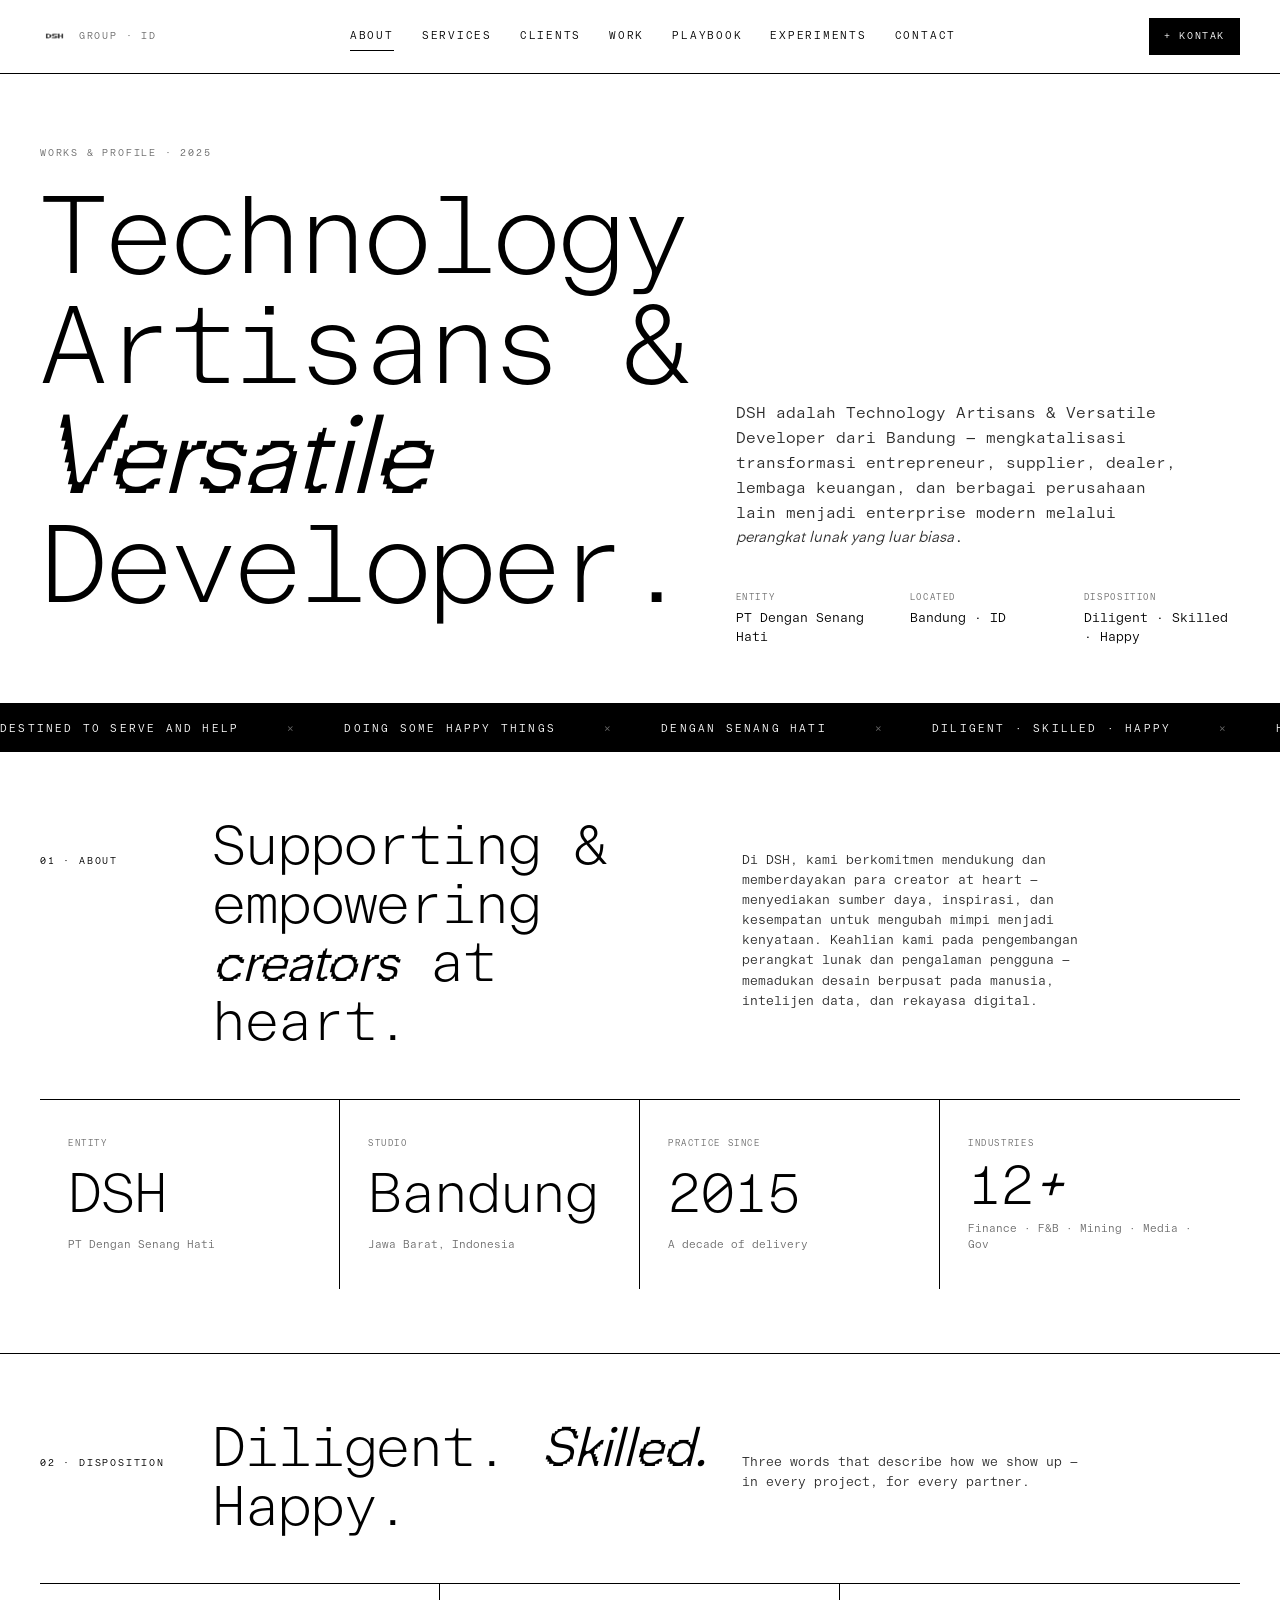
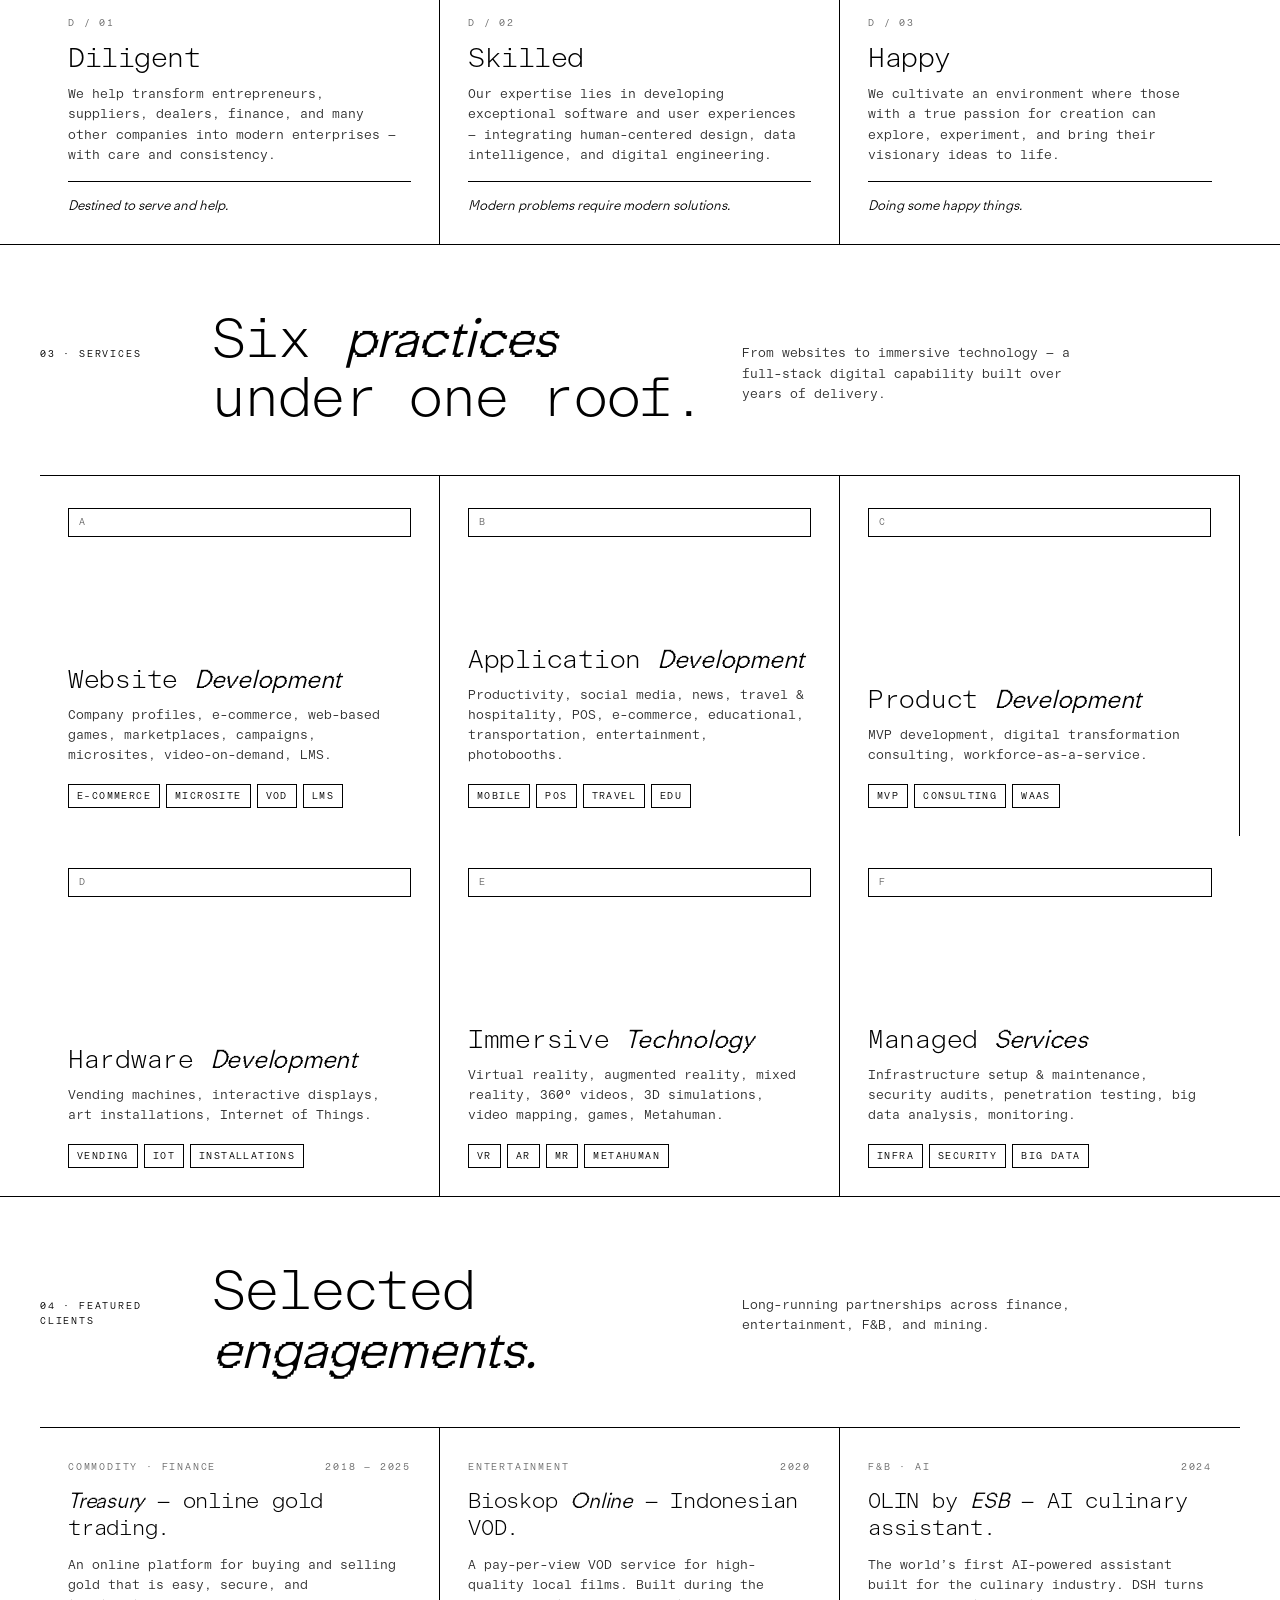
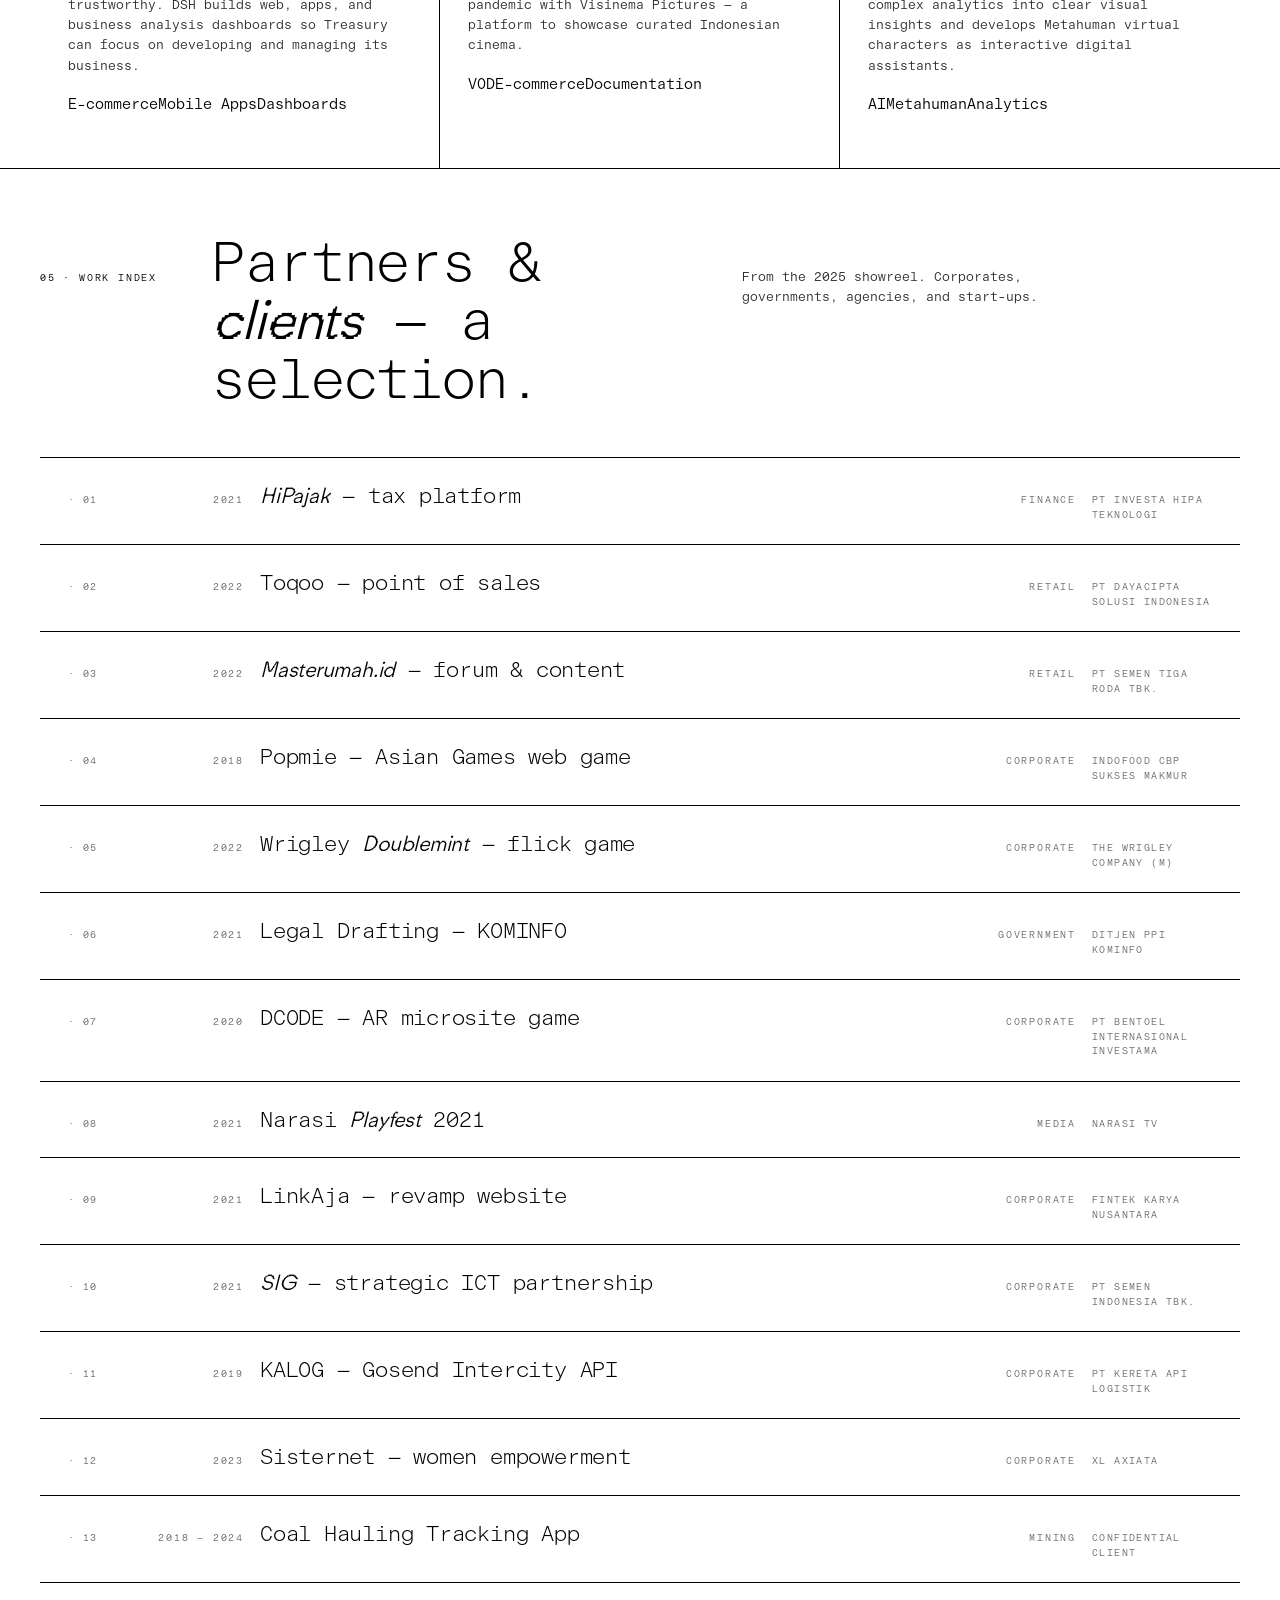
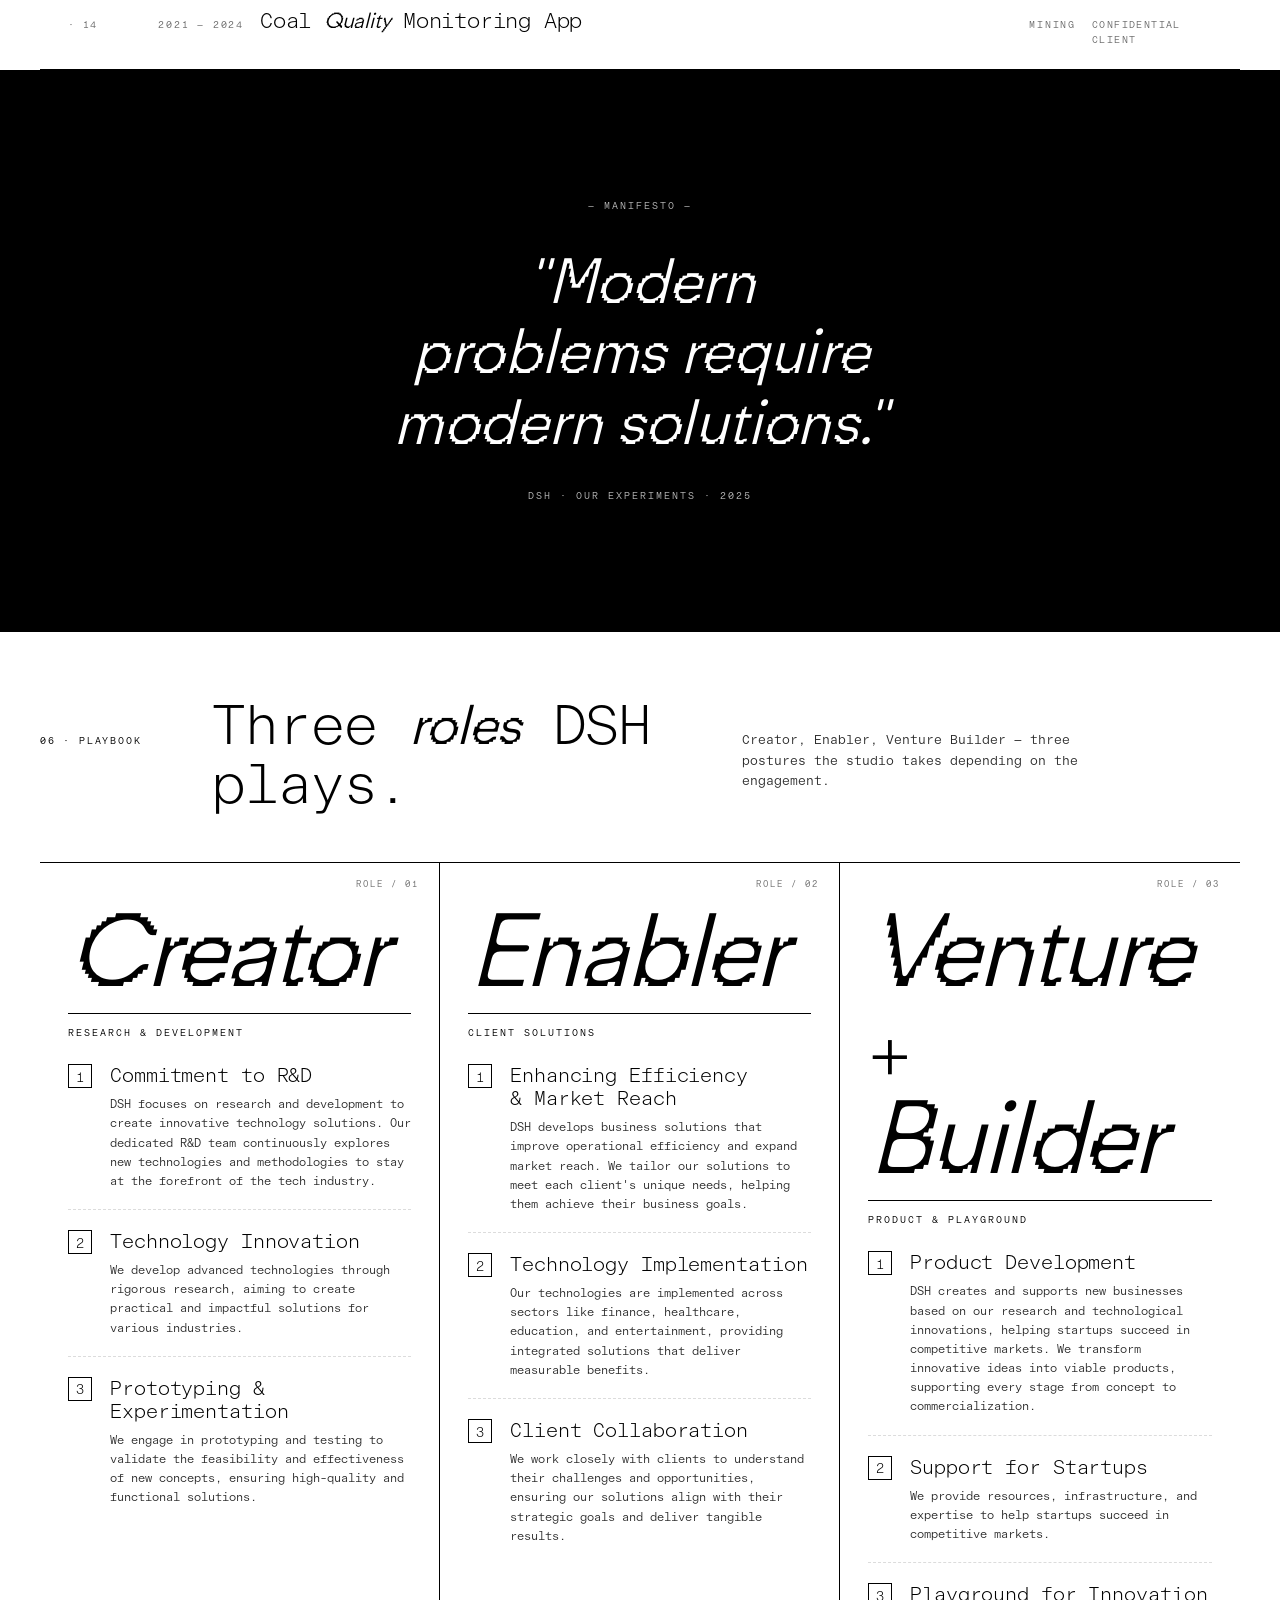
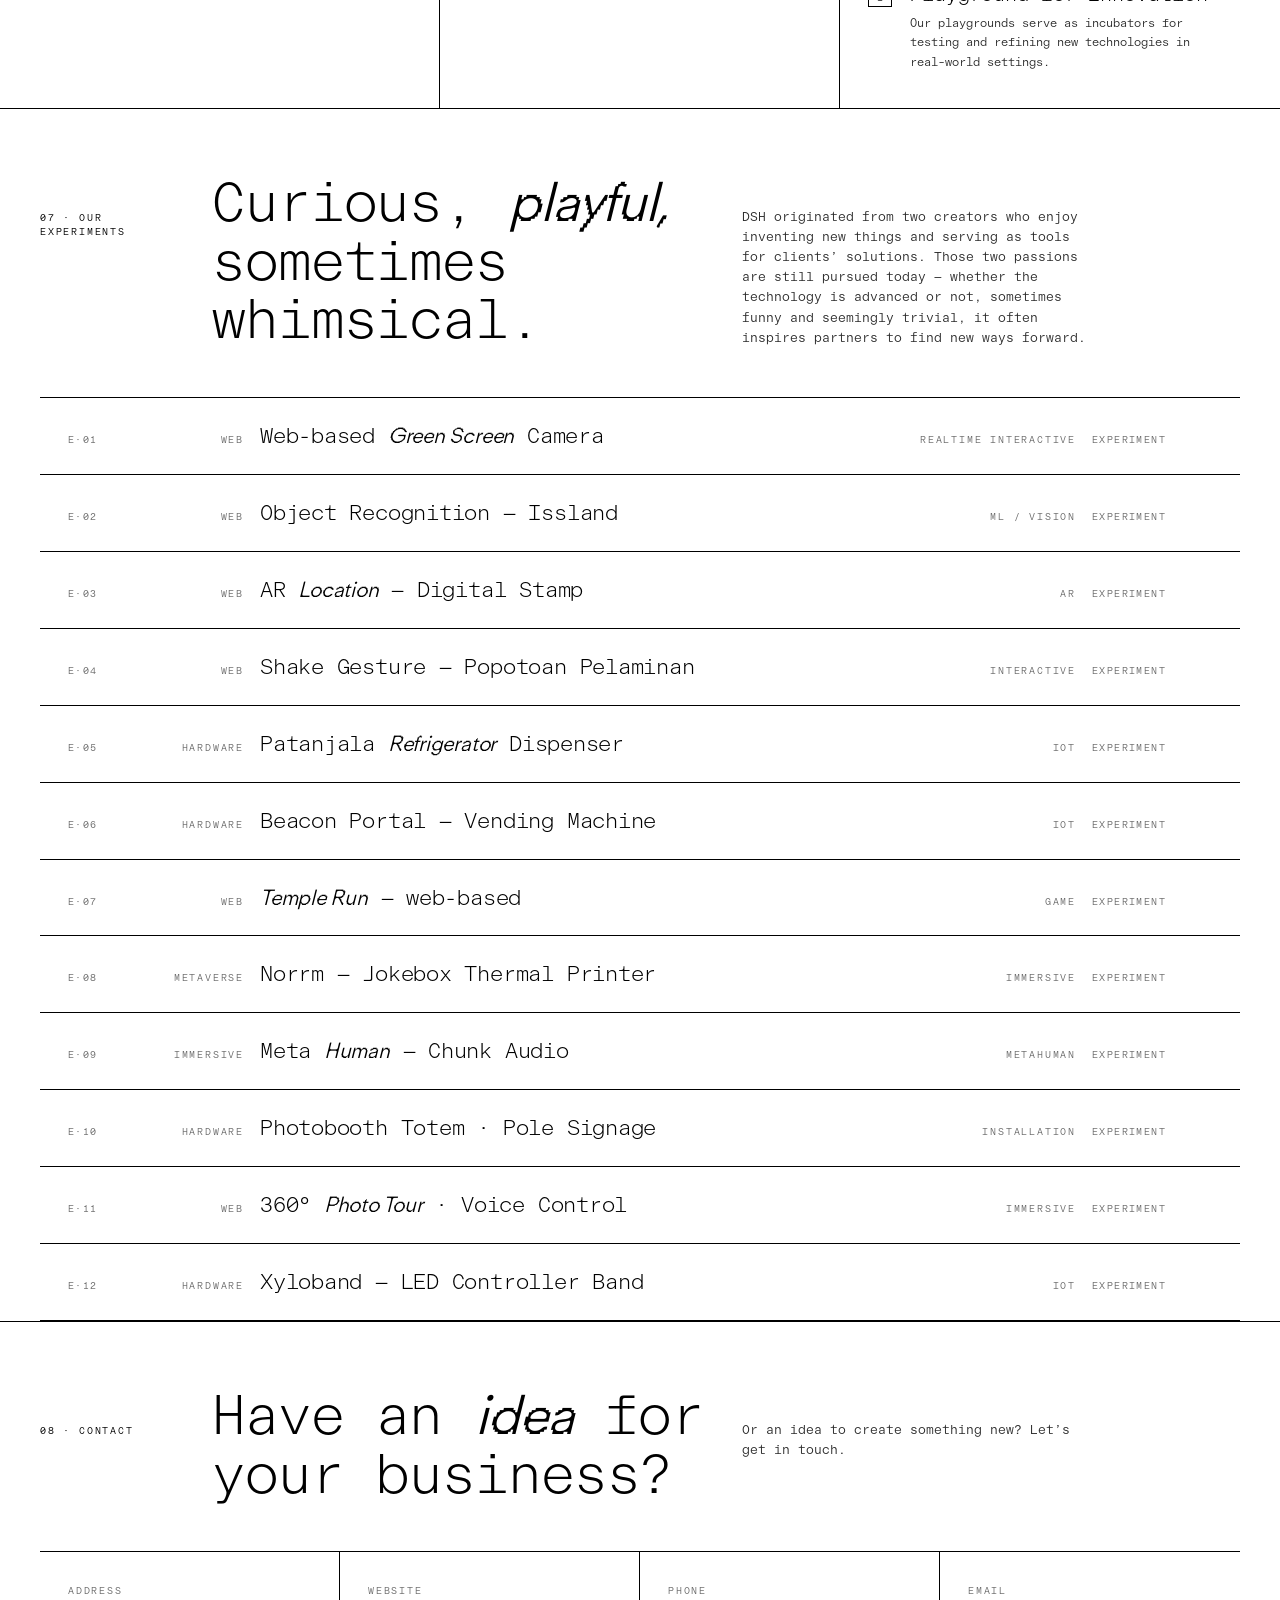
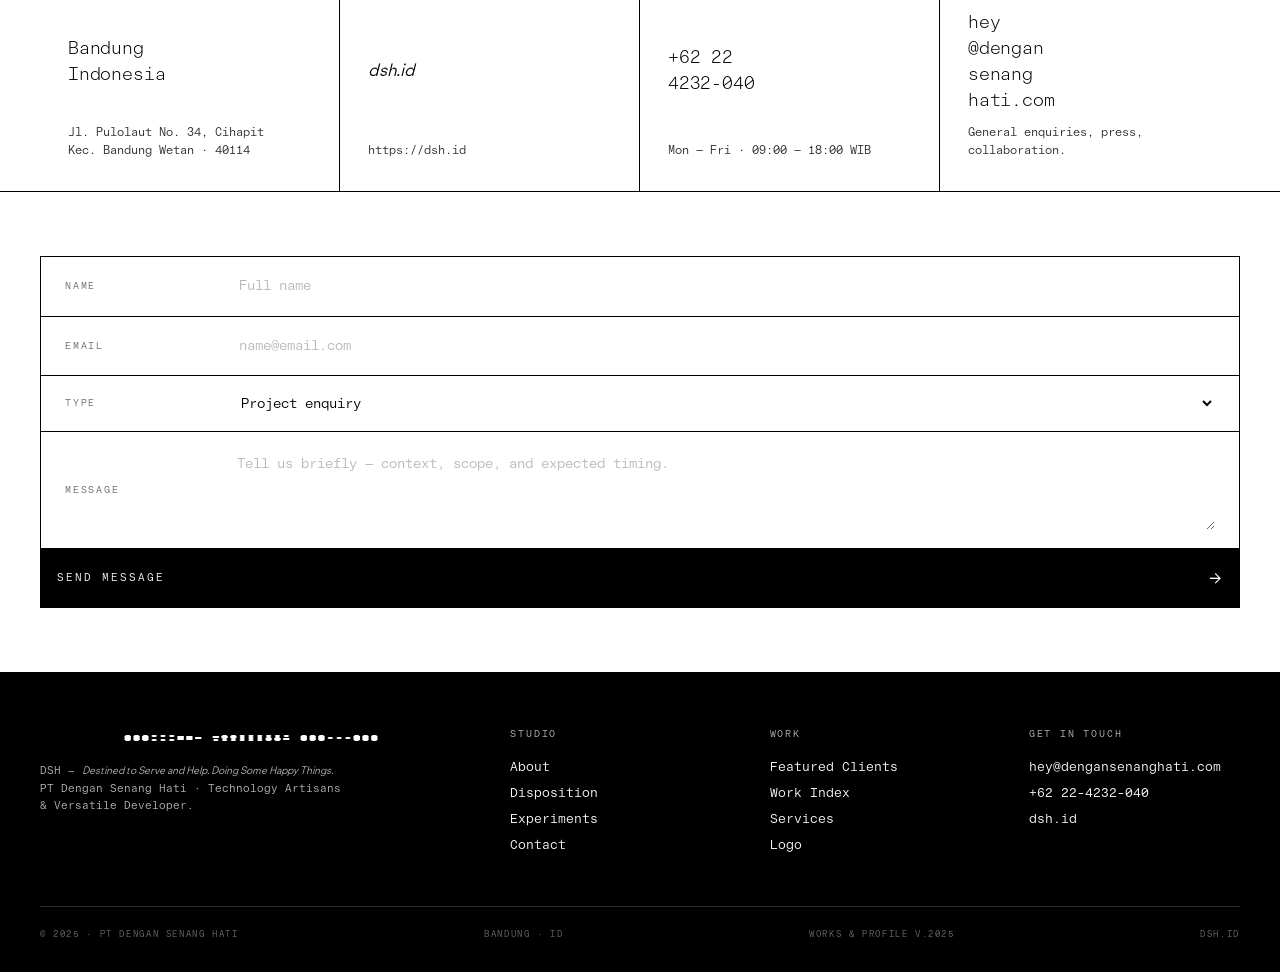
==== index.html @ 2d2de594 "Rename dsh.id.html to index.html" ====
<!doctype html>
<html lang="id">
<head>
<meta charset="utf-8">
<title>dsh.id — Technology Artisans & Versatile Developer</title>
<meta name="viewport" content="width=device-width, initial-scale=1, viewport-fit=cover">
<meta name="description" content="DSH — PT Dengan Senang Hati. Technology artisans & versatile developers based in Bandung. Diligent, skilled, and happy — doing some happy things.">
<link rel="stylesheet" href="colors_and_type.css">
<link rel="stylesheet" href="site.css">
<link rel="icon" href="assets/DSH_Group_Primary_condensed_block.png">
</head>
<body data-screen-label="dsh.id Home">

<!-- =============== NAV =============== -->
<nav class="nav" id="nav">
  <a href="#top" class="mark">
    <img src="assets/DSH_Group_Primary.png" alt="DSH">
    <span class="sub">Group · ID</span>
  </a>
  <div class="links">
    <a href="#about" data-link="about">About</a>
    <a href="#services" data-link="services">Services</a>
    <a href="#clients" data-link="clients">Clients</a>
    <a href="#work" data-link="work">Work</a>
    <a href="#playbook" data-link="playbook">Playbook</a>
    <a href="#experiments" data-link="experiments">Experiments</a>
    <a href="#contact" data-link="contact">Contact</a>
  </div>
  <button class="cta" onclick="document.getElementById('contact').scrollIntoView({behavior:'smooth'})">+ Kontak</button>
  <button class="burger" id="burger" aria-label="Menu">
    <span></span><span></span>
  </button>
</nav>

<!-- Mobile drawer -->
<div class="drawer" id="drawer">
  <div class="d-label">Index · Navigasi</div>
  <a href="#about" data-close><span>About</span><span class="n">01</span></a>
  <a href="#services" data-close><span>Services</span><span class="n">02</span></a>
  <a href="#clients" data-close><span>Clients</span><span class="n">03</span></a>
  <a href="#work" data-close><span>Work</span><span class="n">04</span></a>
  <a href="#playbook" data-close><span>Playbook</span><span class="n">05</span></a>
  <a href="#experiments" data-close><span>Experiments</span><span class="n">06</span></a>
  <a href="#contact" data-close><span>Contact</span><span class="n">07</span></a>
  <div class="d-foot">
    <span>Bandung · ID</span>
    <span>2015 — 2026</span>
  </div>
</div>

<a id="top"></a>

<!-- =============== HERO =============== -->
<header class="hero">
  <div>
    <div class="eyebrow">Works & Profile · 2025</div>
    <h1>
      Technology<br>
      Artisans &amp;<br>
      <em>Versatile</em><br>
      Developer.
    </h1>
  </div>
  <div>
    <p class="lead">
      DSH specializes in catalyzing transformations for entrepreneurs, suppliers, dealers,
      financial institutions, and various other companies — propelling them into modern
      enterprises through <em style="font-family:var(--font-display);font-style:italic">exceptional software</em> and user experiences.
    </p>
    <div class="hero-meta">
      <div class="col"><span class="k">Entity</span><span class="v">PT Dengan Senang Hati</span></div>
      <div class="col"><span class="k">Located</span><span class="v">Bandung · ID</span></div>
      <div class="col"><span class="k">Disposition</span><span class="v">Diligent · Skilled · Happy</span></div>
    </div>
  </div>
</header>

<!-- Ticker -->
<div class="ticker" aria-hidden="true">
  <div class="ticker-track">
    <span>Destined to Serve and Help</span>
    <span>Doing Some Happy Things</span>
    <span>Dengan Senang Hati</span>
    <span>Diligent · Skilled · Happy</span>
    <span>Human-Centered Design</span>
    <span>Data-Driven Intelligence</span>
    <span>Digital Engineering</span>
    <span>Destined to Serve and Help</span>
    <span>Doing Some Happy Things</span>
    <span>Dengan Senang Hati</span>
    <span>Diligent · Skilled · Happy</span>
    <span>Human-Centered Design</span>
    <span>Data-Driven Intelligence</span>
    <span>Digital Engineering</span>
  </div>
</div>

<!-- =============== ABOUT =============== -->
<section class="section" id="about">
  <div class="head">
    <div class="idx">01 · About</div>
    <h2>Supporting &amp; empowering <em>creators</em> at heart.</h2>
    <p class="sub">
      At DSH, we are committed to supporting and empowering the creators at heart — offering them the resources,
      inspiration, and opportunities to turn their dreams into reality. Our expertise lies in developing
      exceptional software and user experiences, integrating human-centered design, data-driven intelligence,
      and comprehensive digital engineering.
    </p>
  </div>

  <div class="stats">
    <div class="stat">
      <span class="k">Entity</span>
      <span class="v">DSH</span>
      <span class="note">PT Dengan Senang Hati</span>
    </div>
    <div class="stat">
      <span class="k">Studio</span>
      <span class="v">Bandung</span>
      <span class="note">Jawa Barat, Indonesia</span>
    </div>
    <div class="stat">
      <span class="k">Practice Since</span>
      <span class="v">2015</span>
      <span class="note">A decade of delivery</span>
    </div>
    <div class="stat">
      <span class="k">Industries</span>
      <span class="v">12<em>+</em></span>
      <span class="note">Finance · F&B · Mining · Media · Gov</span>
    </div>
  </div>
</section>

<!-- =============== PRINCIPLES =============== -->
<section class="section" id="principles" style="padding-bottom:0">
  <div class="head">
    <div class="idx">02 · Disposition</div>
    <h2>Diligent. <em>Skilled.</em> Happy.</h2>
    <p class="sub">Three words that describe how we show up — in every project, for every partner.</p>
  </div>
  <div class="principles">
    <div class="p">
      <div>
        <div class="num">D / 01</div>
        <h3 style="margin-top:12px">Diligent</h3>
        <p style="margin-top:12px">We help transform entrepreneurs, suppliers, dealers, finance, and many other companies into modern enterprises — with care and consistency.</p>
      </div>
      <div class="key">Destined to serve and help.</div>
    </div>
    <div class="p">
      <div>
        <div class="num">D / 02</div>
        <h3 style="margin-top:12px">Skilled</h3>
        <p style="margin-top:12px">Our expertise lies in developing exceptional software and user experiences — integrating human-centered design, data intelligence, and digital engineering.</p>
      </div>
      <div class="key">Modern problems require modern solutions.</div>
    </div>
    <div class="p">
      <div>
        <div class="num">D / 03</div>
        <h3 style="margin-top:12px">Happy</h3>
        <p style="margin-top:12px">We cultivate an environment where those with a true passion for creation can explore, experiment, and bring their visionary ideas to life.</p>
      </div>
      <div class="key">Doing some happy things.</div>
    </div>
  </div>
</section>

<!-- =============== SERVICES =============== -->
<section class="section" id="services" style="padding-bottom:0">
  <div class="head">
    <div class="idx">03 · Services</div>
    <h2>Six <em>practices</em> under one roof.</h2>
    <p class="sub">From websites to immersive technology — a full-stack digital capability built over years of delivery.</p>
  </div>
  <div class="domains">
    <article class="domain">
      <div class="d-num">A</div>
      <div class="d-body">
        <h3>Website <em>Development</em></h3>
        <p>Company profiles, e-commerce, web-based games, marketplaces, campaigns, microsites, video-on-demand, LMS.</p>
        <div class="d-tags"><span>E-commerce</span><span>Microsite</span><span>VOD</span><span>LMS</span></div>
      </div>
    </article>
    <article class="domain">
      <div class="d-num">B</div>
      <div class="d-body">
        <h3>Application <em>Development</em></h3>
        <p>Productivity, social media, news, travel & hospitality, POS, e-commerce, educational, transportation, entertainment, photobooths.</p>
        <div class="d-tags"><span>Mobile</span><span>POS</span><span>Travel</span><span>Edu</span></div>
      </div>
    </article>
    <article class="domain">
      <div class="d-num">C</div>
      <div class="d-body">
        <h3>Product <em>Development</em></h3>
        <p>MVP development, digital transformation consulting, workforce-as-a-service.</p>
        <div class="d-tags"><span>MVP</span><span>Consulting</span><span>WaaS</span></div>
      </div>
    </article>
    <article class="domain">
      <div class="d-num">D</div>
      <div class="d-body">
        <h3>Hardware <em>Development</em></h3>
        <p>Vending machines, interactive displays, art installations, Internet of Things.</p>
        <div class="d-tags"><span>Vending</span><span>IoT</span><span>Installations</span></div>
      </div>
    </article>
    <article class="domain">
      <div class="d-num">E</div>
      <div class="d-body">
        <h3>Immersive <em>Technology</em></h3>
        <p>Virtual reality, augmented reality, mixed reality, 360º videos, 3D simulations, video mapping, games, Metahuman.</p>
        <div class="d-tags"><span>VR</span><span>AR</span><span>MR</span><span>Metahuman</span></div>
      </div>
    </article>
    <article class="domain">
      <div class="d-num">F</div>
      <div class="d-body">
        <h3>Managed <em>Services</em></h3>
        <p>Infrastructure setup & maintenance, security audits, penetration testing, big data analysis, monitoring.</p>
        <div class="d-tags"><span>Infra</span><span>Security</span><span>Big Data</span></div>
      </div>
    </article>
  </div>
</section>

<!-- =============== FEATURED CLIENTS =============== -->
<section class="section" id="clients" style="padding-bottom:0">
  <div class="head">
    <div class="idx">04 · Featured Clients</div>
    <h2>Selected <em>engagements.</em></h2>
    <p class="sub">Long-running partnerships across finance, entertainment, F&B, and mining.</p>
  </div>
  <div class="journal">
    <article class="post">
      <div class="p-meta"><span>Commodity · Finance</span><span>2018 — 2025</span></div>
      <h3><em>Treasury</em> — online gold trading.</h3>
      <p>An online platform for buying and selling gold that is easy, secure, and trustworthy. DSH builds web, apps, and business analysis dashboards so Treasury can focus on developing and managing its business.</p>
      <div class="d-tags" style="margin-top:4px"><span>E-commerce</span><span>Mobile Apps</span><span>Dashboards</span></div>
    </article>
    <article class="post">
      <div class="p-meta"><span>Entertainment</span><span>2020</span></div>
      <h3>Bioskop <em>Online</em> — Indonesian VOD.</h3>
      <p>A pay-per-view VOD service for high-quality local films. Built during the pandemic with Visinema Pictures — a platform to showcase curated Indonesian cinema.</p>
      <div class="d-tags" style="margin-top:4px"><span>VOD</span><span>E-commerce</span><span>Documentation</span></div>
    </article>
    <article class="post">
      <div class="p-meta"><span>F&B · AI</span><span>2024</span></div>
      <h3>OLIN by <em>ESB</em> — AI culinary assistant.</h3>
      <p>The world’s first AI-powered assistant built for the culinary industry. DSH turns complex analytics into clear visual insights and develops Metahuman virtual characters as interactive digital assistants.</p>
      <div class="d-tags" style="margin-top:4px"><span>AI</span><span>Metahuman</span><span>Analytics</span></div>
    </article>
  </div>
</section>

<!-- =============== WORK INDEX =============== -->
<section class="section" id="work" style="padding-bottom:0">
  <div class="head">
    <div class="idx">05 · Work Index</div>
    <h2>Partners &amp; <em>clients</em> — a selection.</h2>
    <p class="sub">From the 2025 showreel. Corporates, governments, agencies, and start-ups.</p>
  </div>
  <div class="idx-table">
    <div class="idx-row">
      <span class="idx-n">· 01</span>
      <span class="idx-meta">2021</span>
      <span class="idx-title"><em>HiPajak</em> — tax platform</span>
      <span class="idx-meta">Finance</span>
      <span class="idx-cat">PT Investa Hipa Teknologi</span>
    </div>
    <div class="idx-row">
      <span class="idx-n">· 02</span>
      <span class="idx-meta">2022</span>
      <span class="idx-title">Toqoo — point of sales</span>
      <span class="idx-meta">Retail</span>
      <span class="idx-cat">PT Dayacipta Solusi Indonesia</span>
    </div>
    <div class="idx-row">
      <span class="idx-n">· 03</span>
      <span class="idx-meta">2022</span>
      <span class="idx-title"><em>Masterumah.id</em> — forum & content</span>
      <span class="idx-meta">Retail</span>
      <span class="idx-cat">PT Semen Tiga Roda Tbk.</span>
    </div>
    <div class="idx-row">
      <span class="idx-n">· 04</span>
      <span class="idx-meta">2018</span>
      <span class="idx-title">Popmie — Asian Games web game</span>
      <span class="idx-meta">Corporate</span>
      <span class="idx-cat">Indofood CBP Sukses Makmur</span>
    </div>
    <div class="idx-row">
      <span class="idx-n">· 05</span>
      <span class="idx-meta">2022</span>
      <span class="idx-title">Wrigley <em>Doublemint</em> — flick game</span>
      <span class="idx-meta">Corporate</span>
      <span class="idx-cat">The Wrigley Company (M)</span>
    </div>
    <div class="idx-row">
      <span class="idx-n">· 06</span>
      <span class="idx-meta">2021</span>
      <span class="idx-title">Legal Drafting — KOMINFO</span>
      <span class="idx-meta">Government</span>
      <span class="idx-cat">DitJen PPI KOMINFO</span>
    </div>
    <div class="idx-row">
      <span class="idx-n">· 07</span>
      <span class="idx-meta">2020</span>
      <span class="idx-title">DCODE — AR microsite game</span>
      <span class="idx-meta">Corporate</span>
      <span class="idx-cat">PT Bentoel Internasional Investama</span>
    </div>
    <div class="idx-row">
      <span class="idx-n">· 08</span>
      <span class="idx-meta">2021</span>
      <span class="idx-title">Narasi <em>Playfest</em> 2021</span>
      <span class="idx-meta">Media</span>
      <span class="idx-cat">Narasi TV</span>
    </div>
    <div class="idx-row">
      <span class="idx-n">· 09</span>
      <span class="idx-meta">2021</span>
      <span class="idx-title">LinkAja — revamp website</span>
      <span class="idx-meta">Corporate</span>
      <span class="idx-cat">Fintek Karya Nusantara</span>
    </div>
    <div class="idx-row">
      <span class="idx-n">· 10</span>
      <span class="idx-meta">2021</span>
      <span class="idx-title"><em>SIG</em> — strategic ICT partnership</span>
      <span class="idx-meta">Corporate</span>
      <span class="idx-cat">PT Semen Indonesia Tbk.</span>
    </div>
    <div class="idx-row">
      <span class="idx-n">· 11</span>
      <span class="idx-meta">2019</span>
      <span class="idx-title">KALOG — Gosend Intercity API</span>
      <span class="idx-meta">Corporate</span>
      <span class="idx-cat">PT Kereta Api Logistik</span>
    </div>
    <div class="idx-row">
      <span class="idx-n">· 12</span>
      <span class="idx-meta">2023</span>
      <span class="idx-title">Sisternet — women empowerment</span>
      <span class="idx-meta">Corporate</span>
      <span class="idx-cat">XL Axiata</span>
    </div>
    <div class="idx-row">
      <span class="idx-n">· 13</span>
      <span class="idx-meta">2018 — 2024</span>
      <span class="idx-title">Coal Hauling Tracking App</span>
      <span class="idx-meta">Mining</span>
      <span class="idx-cat">Confidential client</span>
    </div>
    <div class="idx-row">
      <span class="idx-n">· 14</span>
      <span class="idx-meta">2021 — 2024</span>
      <span class="idx-title">Coal <em>Quality</em> Monitoring App</span>
      <span class="idx-meta">Mining</span>
      <span class="idx-cat">Confidential client</span>
    </div>
  </div>
</section>

<!-- =============== MANIFESTO =============== -->
<section class="manifesto">
  <div class="m-label">— Manifesto —</div>
  <div class="quote">"Modern<br>problems require<br>modern <em style="font-family:var(--font-display);font-style:italic">solutions.</em>"</div>
  <div class="attr">DSH · Our Experiments · 2025</div>
</section>

<!-- =============== PLAYBOOK =============== -->
<section class="section" id="playbook" style="padding-bottom:0">
  <div class="head">
    <div class="idx">06 · Playbook</div>
    <h2>Three <em>roles</em> DSH plays.</h2>
    <p class="sub">Creator, Enabler, Venture Builder — three postures the studio takes depending on the engagement.</p>
  </div>
  <div class="playbook">
    <!-- Creator -->
    <article class="pillar">
      <span class="pl-role">Role / 01</span>
      <div class="pl-big">Creator</div>
      <div class="pl-sub">Research &amp; Development</div>
      <div class="pl-list">
        <div class="pl-item">
          <span class="pl-n">1</span>
          <div class="pl-body">
            <h4>Commitment to R&amp;D</h4>
            <p>DSH focuses on research and development to create innovative technology solutions. Our dedicated R&amp;D team continuously explores new technologies and methodologies to stay at the forefront of the tech industry.</p>
          </div>
        </div>
        <div class="pl-item">
          <span class="pl-n">2</span>
          <div class="pl-body">
            <h4>Technology Innovation</h4>
            <p>We develop advanced technologies through rigorous research, aiming to create practical and impactful solutions for various industries.</p>
          </div>
        </div>
        <div class="pl-item">
          <span class="pl-n">3</span>
          <div class="pl-body">
            <h4>Prototyping &amp; Experimentation</h4>
            <p>We engage in prototyping and testing to validate the feasibility and effectiveness of new concepts, ensuring high-quality and functional solutions.</p>
          </div>
        </div>
      </div>
    </article>

    <!-- Enabler -->
    <article class="pillar">
      <span class="pl-role">Role / 02</span>
      <div class="pl-big">Enabler</div>
      <div class="pl-sub">Client Solutions</div>
      <div class="pl-list">
        <div class="pl-item">
          <span class="pl-n">1</span>
          <div class="pl-body">
            <h4>Enhancing Efficiency &amp; Market Reach</h4>
            <p>DSH develops business solutions that improve operational efficiency and expand market reach. We tailor our solutions to meet each client's unique needs, helping them achieve their business goals.</p>
          </div>
        </div>
        <div class="pl-item">
          <span class="pl-n">2</span>
          <div class="pl-body">
            <h4>Technology Implementation</h4>
            <p>Our technologies are implemented across sectors like finance, healthcare, education, and entertainment, providing integrated solutions that deliver measurable benefits.</p>
          </div>
        </div>
        <div class="pl-item">
          <span class="pl-n">3</span>
          <div class="pl-body">
            <h4>Client Collaboration</h4>
            <p>We work closely with clients to understand their challenges and opportunities, ensuring our solutions align with their strategic goals and deliver tangible results.</p>
          </div>
        </div>
      </div>
    </article>

    <!-- Venture Builder -->
    <article class="pillar">
      <span class="pl-role">Role / 03</span>
      <div class="pl-big">Venture<br><span class="amp">+</span> Builder</div>
      <div class="pl-sub">Product &amp; Playground</div>
      <div class="pl-list">
        <div class="pl-item">
          <span class="pl-n">1</span>
          <div class="pl-body">
            <h4>Product Development</h4>
            <p>DSH creates and supports new businesses based on our research and technological innovations, helping startups succeed in competitive markets. We transform innovative ideas into viable products, supporting every stage from concept to commercialization.</p>
          </div>
        </div>
        <div class="pl-item">
          <span class="pl-n">2</span>
          <div class="pl-body">
            <h4>Support for Startups</h4>
            <p>We provide resources, infrastructure, and expertise to help startups succeed in competitive markets.</p>
          </div>
        </div>
        <div class="pl-item">
          <span class="pl-n">3</span>
          <div class="pl-body">
            <h4>Playground for Innovation</h4>
            <p>Our playgrounds serve as incubators for testing and refining new technologies in real-world settings.</p>
          </div>
        </div>
      </div>
    </article>
  </div>
</section>

<!-- =============== EXPERIMENTS =============== -->
<section class="section" id="experiments" style="padding-bottom:0">
  <div class="head">
    <div class="idx">07 · Our Experiments</div>
    <h2>Curious, <em>playful,</em> sometimes whimsical.</h2>
    <p class="sub">
      DSH originated from two creators who enjoy inventing new things and serving as tools for clients’ solutions.
      Those two passions are still pursued today — whether the technology is advanced or not, sometimes funny and seemingly trivial,
      it often inspires partners to find new ways forward.
    </p>
  </div>
  <div class="idx-table">
    <div class="idx-row"><span class="idx-n">E·01</span><span class="idx-meta">Web</span><span class="idx-title">Web-based <em>Green Screen</em> Camera</span><span class="idx-meta">Realtime Interactive</span><span class="idx-cat">Experiment</span></div>
    <div class="idx-row"><span class="idx-n">E·02</span><span class="idx-meta">Web</span><span class="idx-title">Object Recognition — Issland</span><span class="idx-meta">ML / Vision</span><span class="idx-cat">Experiment</span></div>
    <div class="idx-row"><span class="idx-n">E·03</span><span class="idx-meta">Web</span><span class="idx-title">AR <em>Location</em> — Digital Stamp</span><span class="idx-meta">AR</span><span class="idx-cat">Experiment</span></div>
    <div class="idx-row"><span class="idx-n">E·04</span><span class="idx-meta">Web</span><span class="idx-title">Shake Gesture — Popotoan Pelaminan</span><span class="idx-meta">Interactive</span><span class="idx-cat">Experiment</span></div>
    <div class="idx-row"><span class="idx-n">E·05</span><span class="idx-meta">Hardware</span><span class="idx-title">Patanjala <em>Refrigerator</em> Dispenser</span><span class="idx-meta">IoT</span><span class="idx-cat">Experiment</span></div>
    <div class="idx-row"><span class="idx-n">E·06</span><span class="idx-meta">Hardware</span><span class="idx-title">Beacon Portal — Vending Machine</span><span class="idx-meta">IoT</span><span class="idx-cat">Experiment</span></div>
    <div class="idx-row"><span class="idx-n">E·07</span><span class="idx-meta">Web</span><span class="idx-title"><em>Temple Run</em> — web-based</span><span class="idx-meta">Game</span><span class="idx-cat">Experiment</span></div>
    <div class="idx-row"><span class="idx-n">E·08</span><span class="idx-meta">Metaverse</span><span class="idx-title">Norrm — Jokebox Thermal Printer</span><span class="idx-meta">Immersive</span><span class="idx-cat">Experiment</span></div>
    <div class="idx-row"><span class="idx-n">E·09</span><span class="idx-meta">Immersive</span><span class="idx-title">Meta <em>Human</em> — Chunk Audio</span><span class="idx-meta">Metahuman</span><span class="idx-cat">Experiment</span></div>
    <div class="idx-row"><span class="idx-n">E·10</span><span class="idx-meta">Hardware</span><span class="idx-title">Photobooth Totem · Pole Signage</span><span class="idx-meta">Installation</span><span class="idx-cat">Experiment</span></div>
    <div class="idx-row"><span class="idx-n">E·11</span><span class="idx-meta">Web</span><span class="idx-title">360º <em>Photo Tour</em> · Voice Control</span><span class="idx-meta">Immersive</span><span class="idx-cat">Experiment</span></div>
    <div class="idx-row"><span class="idx-n">E·12</span><span class="idx-meta">Hardware</span><span class="idx-title">Xyloband — LED Controller Band</span><span class="idx-meta">IoT</span><span class="idx-cat">Experiment</span></div>
  </div>
</section>

<!-- =============== CONTACT =============== -->
<section class="section" id="contact" style="padding-bottom:0">
  <div class="head">
    <div class="idx">08 · Contact</div>
    <h2>Have an <em>idea</em> for your business?</h2>
    <p class="sub">Or an idea to create something new? Let’s get in touch.</p>
  </div>
  <div class="contact">
    <div class="c-block">
      <span class="c-k">Address</span>
      <span class="c-v">Bandung<br>Indonesia</span>
      <span class="c-note">Jl. Pulolaut No. 34, Cihapit<br>Kec. Bandung Wetan · 40114</span>
    </div>
    <div class="c-block">
      <span class="c-k">Website</span>
      <span class="c-v"><em>dsh.id</em></span>
      <span class="c-note">https://dsh.id</span>
    </div>
    <div class="c-block">
      <span class="c-k">Phone</span>
      <span class="c-v">+62 22<br>4232-040</span>
      <span class="c-note">Mon — Fri · 09:00 — 18:00 WIB</span>
    </div>
    <div class="c-block">
      <span class="c-k">Email</span>
      <span class="c-v">hey<br>@dengan<br>senang<br>hati.com</span>
      <span class="c-note">General enquiries, press, collaboration.</span>
    </div>
  </div>
</section>

<!-- =============== FORM =============== -->
<section class="form-section">
  <form class="form" onsubmit="event.preventDefault(); alert('Terima kasih — we will reply within 48 hours.');">
    <div class="field">
      <label for="f-name">Name</label>
      <input id="f-name" type="text" placeholder="Full name" required>
    </div>
    <div class="field">
      <label for="f-email">Email</label>
      <input id="f-email" type="email" placeholder="name@email.com" required>
    </div>
    <div class="field">
      <label for="f-type">Type</label>
      <select id="f-type">
        <option>Project enquiry</option>
        <option>Press / interview</option>
        <option>Collaboration</option>
        <option>Other</option>
      </select>
    </div>
    <div class="field">
      <label for="f-msg">Message</label>
      <textarea id="f-msg" placeholder="Tell us briefly — context, scope, and expected timing." required></textarea>
    </div>
    <button class="submit" type="submit">
      <span>Send Message</span>
      <span class="arrow">→</span>
    </button>
  </form>
</section>

<!-- =============== FOOTER =============== -->
<footer class="footer">
  <div class="f-mark">
    <img src="assets/DSH_Group_Primary.png" alt="DSH">
    <p>DSH — <em style="font-family:var(--font-display);font-style:italic">Destined to Serve and Help. Doing Some Happy Things.</em><br>
      PT Dengan Senang Hati · Technology Artisans &amp; Versatile Developer.</p>
  </div>
  <div class="f-col">
    <h4>Studio</h4>
    <a href="#about">About</a>
    <a href="#principles">Disposition</a>
    <a href="#experiments">Experiments</a>
    <a href="#contact">Contact</a>
  </div>
  <div class="f-col">
    <h4>Work</h4>
    <a href="#clients">Featured Clients</a>
    <a href="#work">Work Index</a>
    <a href="#services">Services</a>
    <a>Logo</a>
  </div>
  <div class="f-col">
    <h4>Get in touch</h4>
    <a href="mailto:hey@dengansenanghati.com">hey@dengansenanghati.com</a>
    <a href="tel:+62224232040">+62 22-4232-040</a>
    <a href="https://dsh.id">dsh.id</a>
  </div>
  <div class="f-fine">
    <span>© 2025 · PT Dengan Senang Hati</span>
    <span>Bandung · ID</span>
    <span>Works & Profile v.2025</span>
    <span>dsh.id</span>
  </div>
</footer>

<!-- =============== TWEAKS PANEL =============== -->
<div id="tweaks">
  <h5>Tweaks</h5>
  <div class="row">
    <span>Theme</span>
    <div style="display:flex;gap:4px">
      <button class="opt" data-tweak="theme" data-val="light">Light</button>
      <button class="opt" data-tweak="theme" data-val="dark">Dark</button>
    </div>
  </div>
  <div class="row">
    <span>Grid</span>
    <div style="display:flex;gap:4px">
      <button class="opt" data-tweak="grid" data-val="off">Off</button>
      <button class="opt" data-tweak="grid" data-val="on">On</button>
    </div>
  </div>
  <div class="row">
    <span>Lang</span>
    <div style="display:flex;gap:4px">
      <button class="opt" data-tweak="lang" data-val="id">ID</button>
      <button class="opt" data-tweak="lang" data-val="en">EN</button>
    </div>
  </div>
</div>

<script>
// --------- Tweakable defaults ---------
const TWEAKS = /*EDITMODE-BEGIN*/{
  "theme": "light",
  "grid": "off",
  "lang": "id"
}/*EDITMODE-END*/;

// --------- Mobile drawer ---------
const nav = document.getElementById('nav');
const burger = document.getElementById('burger');
const drawer = document.getElementById('drawer');
burger.addEventListener('click', () => {
  nav.classList.toggle('is-open');
  drawer.classList.toggle('is-open');
});
drawer.querySelectorAll('[data-close]').forEach(a => {
  a.addEventListener('click', () => {
    nav.classList.remove('is-open');
    drawer.classList.remove('is-open');
  });
});

// --------- Active link on scroll ---------
const sections = ['about','services','clients','work','playbook','experiments','contact'];
function updateActive() {
  let active = 'about';
  for (const id of sections) {
    const el = document.getElementById(id);
    if (el && el.getBoundingClientRect().top < 120) active = id;
  }
  document.querySelectorAll('.nav .links a').forEach(a => {
    a.classList.toggle('active', a.dataset.link === active);
  });
}
window.addEventListener('scroll', updateActive, { passive: true });
updateActive();

// --------- Bilingual copy map ---------
const COPY = {
  id: {
    cta: '+ Kontak',
    heroLead: 'DSH adalah Technology Artisans &amp; Versatile Developer dari Bandung — mengkatalisasi transformasi entrepreneur, supplier, dealer, lembaga keuangan, dan berbagai perusahaan lain menjadi enterprise modern melalui <em style="font-family:var(--font-display);font-style:italic">perangkat lunak yang luar biasa</em>.',
    aboutSub: 'Di DSH, kami berkomitmen mendukung dan memberdayakan para creator at heart — menyediakan sumber daya, inspirasi, dan kesempatan untuk mengubah mimpi menjadi kenyataan. Keahlian kami pada pengembangan perangkat lunak dan pengalaman pengguna — memadukan desain berpusat pada manusia, intelijen data, dan rekayasa digital.',
  },
  en: {
    cta: '+ Enquire',
    heroLead: 'DSH specializes in catalyzing transformations for entrepreneurs, suppliers, dealers, financial institutions, and various other companies — propelling them into modern enterprises through <em style="font-family:var(--font-display);font-style:italic">exceptional software</em> and user experiences.',
    aboutSub: 'At DSH, we are committed to supporting and empowering the creators at heart — offering them the resources, inspiration, and opportunities to turn their dreams into reality. Our expertise lies in developing exceptional software and user experiences, integrating human-centered design, data-driven intelligence, and comprehensive digital engineering.',
  }
};

// --------- Apply tweaks ---------
function applyTweaks(t) {
  document.body.classList.toggle('dark', t.theme === 'dark');
  document.body.classList.toggle('grid-on', t.grid === 'on');
  // language
  const cta = document.querySelector('.nav .cta');
  if (cta) cta.textContent = COPY[t.lang].cta;
  const lead = document.querySelector('.hero .lead');
  if (lead) lead.innerHTML = COPY[t.lang].heroLead;
  const aboutSub = document.querySelector('#about .head .sub');
  if (aboutSub) aboutSub.innerHTML = COPY[t.lang].aboutSub;
  document.documentElement.lang = t.lang;
  // button states
  document.querySelectorAll('#tweaks .opt').forEach(b => {
    b.classList.toggle('on', t[b.dataset.tweak] === b.dataset.val);
  });
}
applyTweaks(TWEAKS);

// --------- Tweak UI wiring ---------
document.querySelectorAll('#tweaks .opt').forEach(b => {
  b.addEventListener('click', () => {
    TWEAKS[b.dataset.tweak] = b.dataset.val;
    applyTweaks(TWEAKS);
    window.parent && window.parent.postMessage({ type: '__edit_mode_set_keys', edits: { [b.dataset.tweak]: b.dataset.val } }, '*');
  });
});

// --------- Edit-mode protocol ---------
window.addEventListener('message', (e) => {
  if (!e.data || !e.data.type) return;
  if (e.data.type === '__activate_edit_mode') {
    document.getElementById('tweaks').classList.add('on');
  } else if (e.data.type === '__deactivate_edit_mode') {
    document.getElementById('tweaks').classList.remove('on');
  }
});
window.parent && window.parent.postMessage({ type: '__edit_mode_available' }, '*');
</script>
</body>
</html>
---- colors_and_type.css ----
/* ============================================================
   DSH Design System — Colors & Type
   ============================================================
   Grid-based, modular, human-centered.
   Core palette: black & white. Structure > ornament.
   ============================================================ */

/* ---------- Fonts ---------- */
@font-face {
  font-family: "Modern Gothic Mono";
  src: url("fonts/ModernGothicMono-Thin.otf") format("opentype");
  font-weight: 100;
  font-style: normal;
  font-display: swap;
}
@font-face {
  font-family: "Modern Gothic Mono";
  src: url("fonts/ModernGothicMono-ThinItalic.otf") format("opentype");
  font-weight: 100;
  font-style: italic;
  font-display: swap;
}
@font-face {
  font-family: "Modern Gothic Mono";
  src: url("fonts/ModernGothicMono-Light.otf") format("opentype");
  font-weight: 300;
  font-style: normal;
  font-display: swap;
}
@font-face {
  font-family: "Modern Gothic Mono";
  src: url("fonts/ModernGothicMono-LightItalic.otf") format("opentype");
  font-weight: 300;
  font-style: italic;
  font-display: swap;
}
@font-face {
  font-family: "Visual";
  src: url("fonts/Visual-Light.otf") format("opentype");
  font-weight: 300;
  font-style: normal;
  font-display: swap;
}
@font-face {
  font-family: "Visual";
  src: url("fonts/Visual-Regular.otf") format("opentype");
  font-weight: 400;
  font-style: normal;
  font-display: swap;
}

:root {
  /* -------- Core colors -------- */
  --dsh-black: #000000;
  --dsh-white: #FFFFFF;

  /* -------- Neutrals (rule-driven greys, used sparingly) -------- */
  --dsh-ink-900: #0A0A0A;   /* near-black for UI surfaces */
  --dsh-ink-700: #2B2B2B;   /* subdued text on white */
  --dsh-ink-500: #6B6B6B;   /* meta, captions */
  --dsh-ink-300: #B8B8B8;   /* disabled, hairline */
  --dsh-ink-200: #DCDCDC;   /* borders */
  --dsh-ink-100: #EFEFEF;   /* surface-alt */
  --dsh-ink-050: #F7F7F7;   /* surface background */

  /* -------- Semantic surfaces -------- */
  --bg:           var(--dsh-white);
  --bg-alt:       var(--dsh-ink-050);
  --bg-inverse:   var(--dsh-black);
  --surface:      var(--dsh-white);
  --surface-alt:  var(--dsh-ink-100);

  /* -------- Foreground -------- */
  --fg1:          var(--dsh-black);      /* primary text */
  --fg2:          var(--dsh-ink-700);    /* secondary text */
  --fg3:          var(--dsh-ink-500);    /* meta */
  --fg-disabled:  var(--dsh-ink-300);
  --fg-inverse:   var(--dsh-white);

  /* -------- Lines / borders -------- */
  --line:         var(--dsh-black);      /* strong structural rule */
  --line-soft:    var(--dsh-ink-200);    /* hairline */
  --line-inverse: var(--dsh-white);

  /* -------- Accent (used only when collaboration demands) -------- */
  --accent:       var(--dsh-black);      /* default: no chroma */

  /* -------- Type families -------- */
  --font-mono:    "Modern Gothic Mono", "JetBrains Mono", "IBM Plex Mono", ui-monospace, SFMono-Regular, Menlo, monospace;
  --font-display: "Visual", "Modern Gothic Mono", ui-monospace, monospace;
  --font-body:    "Modern Gothic Mono", "JetBrains Mono", "IBM Plex Mono", ui-monospace, monospace;

  /* -------- Weights -------- */
  --w-thin:   100;
  --w-light:  300;
  --w-reg:    400;

  /* -------- Type scale (modular, 4pt baseline) -------- */
  --fs-xs:    11px;    /* micro/meta */
  --fs-sm:    13px;    /* caption */
  --fs-base:  15px;    /* body */
  --fs-md:    17px;    /* lead */
  --fs-lg:    22px;    /* h4 */
  --fs-xl:    30px;    /* h3 */
  --fs-2xl:   44px;    /* h2 */
  --fs-3xl:   64px;    /* h1 */
  --fs-display: 104px; /* headline / hero */

  /* -------- Line heights -------- */
  --lh-tight:  1.05;
  --lh-snug:   1.2;
  --lh-normal: 1.45;
  --lh-loose:  1.7;

  /* -------- Tracking (mono is already wide; headlines go tighter) -------- */
  --track-tight: -0.02em;
  --track-normal: 0em;
  --track-wide:  0.08em;
  --track-wider: 0.16em;    /* labels, all-caps */

  /* -------- Spacing (4pt grid) -------- */
  --sp-0:  0px;
  --sp-1:  4px;
  --sp-2:  8px;
  --sp-3:  12px;
  --sp-4:  16px;
  --sp-5:  24px;
  --sp-6:  32px;
  --sp-7:  48px;
  --sp-8:  64px;
  --sp-9:  96px;
  --sp-10: 128px;

  /* -------- Radii (minimal — grid thinking favors sharp corners) -------- */
  --r-0:  0px;
  --r-1:  2px;
  --r-2:  4px;
  --r-pill: 999px;

  /* -------- Borders -------- */
  --bw-1: 1px;
  --bw-2: 2px;
  --bw-3: 3px;

  /* -------- Elevation — avoid; use rules instead. Defined for rare UI surface needs. -------- */
  --shadow-0: none;
  --shadow-1: 0 1px 0 var(--dsh-ink-200);
  --shadow-2: 0 2px 0 var(--dsh-black);   /* hard stacked shadow, no blur */

  /* -------- Motion -------- */
  --ease-linear: linear;
  --ease-out:    cubic-bezier(0.2, 0.6, 0.2, 1);
  --ease-in-out: cubic-bezier(0.4, 0, 0.2, 1);
  --dur-1: 80ms;
  --dur-2: 160ms;
  --dur-3: 240ms;
  --dur-4: 400ms;

  /* -------- Layout grid -------- */
  --grid-col: 12;
  --grid-gutter: 24px;
  --grid-margin: 32px;
  --content-max: 1280px;
}

/* ==================== Semantic element styles ==================== */

html, body {
  background: var(--bg);
  color: var(--fg1);
  font-family: var(--font-body);
  font-weight: var(--w-light);
  font-size: var(--fs-base);
  line-height: var(--lh-normal);
  -webkit-font-smoothing: antialiased;
  text-rendering: optimizeLegibility;
}

.dsh-display {
  font-family: var(--font-display);
  font-weight: var(--w-light);
  font-size: var(--fs-display);
  line-height: var(--lh-tight);
  letter-spacing: var(--track-tight);
}

h1, .dsh-h1 {
  font-family: var(--font-mono);
  font-weight: var(--w-thin);
  font-size: var(--fs-3xl);
  line-height: var(--lh-tight);
  letter-spacing: var(--track-tight);
  margin: 0;
}
h2, .dsh-h2 {
  font-family: var(--font-mono);
  font-weight: var(--w-light);
  font-size: var(--fs-2xl);
  line-height: var(--lh-snug);
  letter-spacing: var(--track-tight);
  margin: 0;
}
h3, .dsh-h3 {
  font-family: var(--font-mono);
  font-weight: var(--w-light);
  font-size: var(--fs-xl);
  line-height: var(--lh-snug);
  margin: 0;
}
h4, .dsh-h4 {
  font-family: var(--font-mono);
  font-weight: var(--w-light);
  font-size: var(--fs-lg);
  line-height: var(--lh-snug);
  margin: 0;
}

.dsh-accent {                            /* Visual serif for accents only */
  font-family: var(--font-display);
  font-weight: var(--w-light);
  font-style: italic;
}

p, .dsh-body {
  font-family: var(--font-body);
  font-weight: var(--w-light);
  font-size: var(--fs-base);
  line-height: var(--lh-normal);
  margin: 0;
}
.dsh-lead {
  font-size: var(--fs-md);
  line-height: var(--lh-normal);
}
.dsh-caption {
  font-size: var(--fs-sm);
  color: var(--fg3);
  letter-spacing: var(--track-wide);
}
.dsh-meta, .dsh-label {
  font-family: var(--font-mono);
  font-size: var(--fs-xs);
  font-weight: var(--w-light);
  text-transform: uppercase;
  letter-spacing: var(--track-wider);
  color: var(--fg2);
}

code, pre, .dsh-code {
  font-family: var(--font-mono);
  font-size: var(--fs-sm);
  font-weight: var(--w-light);
}

hr, .dsh-rule {
  border: 0;
  border-top: var(--bw-1) solid var(--line);
  margin: 0;
}

::selection { background: var(--dsh-black); color: var(--dsh-white); }
---- site.css ----
/* dsh.id — site styles (mobile-first, DSH design system) */

* { box-sizing: border-box; }
html, body { margin: 0; padding: 0; }
body {
  background: var(--bg);
  color: var(--fg1);
  font-family: var(--font-mono);
  font-weight: var(--w-light);
  overflow-x: hidden;
}
img { max-width: 100%; display: block; }
a { color: inherit; text-decoration: none; }
button { font: inherit; color: inherit; background: none; border: none; padding: 0; cursor: pointer; }

/* ------------------ Tick rail motif ------------------ */
.tick-rail {
  height: 14px;
  border-top: 1px solid #000;
  border-bottom: 1px solid #000;
  background-image: repeating-linear-gradient(to right, #000 0, #000 1px, transparent 1px, transparent 16px);
  background-size: 16px 100%;
}
@media (min-width: 768px) {
  .tick-rail { height: 18px; background-size: 24px 100%; }
}

/* ------------------ Nav ------------------ */
.nav {
  position: sticky; top: 0; z-index: 50;
  display: flex; align-items: center; justify-content: space-between;
  padding: 14px 20px;
  background: #fff;
  border-bottom: 1px solid #000;
}
.nav .mark { display: flex; align-items: center; gap: 10px; }
.nav .mark img { height: 14px; }
.nav .mark .sub { font-size: 9px; letter-spacing: .18em; text-transform: uppercase; color: #6b6b6b; }
.nav .links { display: none; }
.nav .burger {
  width: 36px; height: 36px; border: 1px solid #000;
  display: flex; flex-direction: column; justify-content: center; align-items: center; gap: 4px;
  transition: background .16s, color .16s;
}
.nav .burger span { display: block; width: 14px; height: 1px; background: #000; transition: transform .2s, opacity .2s, background .16s; }
.nav.is-open .burger { background: #000; }
.nav.is-open .burger span { background: #fff; }
.nav.is-open .burger span:nth-child(1) { transform: translateY(2.5px) rotate(45deg); }
.nav.is-open .burger span:nth-child(2) { transform: translateY(-2.5px) rotate(-45deg); }

@media (min-width: 900px) {
  .nav { padding: 18px 40px; }
  .nav .mark img { height: 18px; }
  .nav .mark .sub { font-size: 10px; }
  .nav .links { display: flex; gap: 28px; }
  .nav .links a {
    font-size: 11px; letter-spacing: .16em; text-transform: uppercase;
    padding: 6px 0; border-bottom: 1px solid transparent;
    transition: border-color .16s;
  }
  .nav .links a.active, .nav .links a:hover { border-bottom-color: #000; }
  .nav .cta {
    font-size: 10px; letter-spacing: .16em; text-transform: uppercase;
    padding: 10px 14px; background: #000; color: #fff; border: 1px solid #000;
    transition: background .16s, color .16s;
  }
  .nav .cta:hover { background: #fff; color: #000; }
  .nav .burger { display: none; }
}

/* Mobile drawer */
.drawer {
  position: fixed; inset: 49px 0 0 0; z-index: 40;
  background: #000; color: #fff;
  transform: translateY(-101%); transition: transform .24s cubic-bezier(0.2,0.6,0.2,1);
  display: flex; flex-direction: column;
  padding: 32px 20px 40px;
  overflow-y: auto;
}
.drawer.is-open { transform: translateY(0); }
.drawer .d-label { font-size: 9px; letter-spacing: .18em; text-transform: uppercase; color: #B8B8B8; padding-bottom: 12px; border-bottom: 1px solid #2B2B2B; margin-bottom: 18px; }
.drawer a {
  display: flex; justify-content: space-between; align-items: baseline;
  padding: 14px 0; border-bottom: 1px solid #2B2B2B;
  font-size: 22px; font-weight: 100; letter-spacing: -.01em;
}
.drawer a .n { font-size: 9px; letter-spacing: .18em; color: #6b6b6b; }
.drawer .d-foot { margin-top: auto; padding-top: 32px; display: flex; justify-content: space-between; font-size: 9px; letter-spacing: .18em; text-transform: uppercase; color: #6b6b6b; }
@media (min-width: 900px) { .drawer { display: none; } }

/* ------------------ Section scaffold ------------------ */
.section { border-bottom: 1px solid #000; padding: 40px 20px; }
.section .head {
  display: grid; grid-template-columns: 1fr; gap: 16px;
  margin-bottom: 28px;
}
.section .head .idx { font-size: 10px; letter-spacing: .18em; text-transform: uppercase; color: #000; }
.section .head h2 {
  font-family: var(--font-mono); font-weight: 100;
  font-size: 32px; line-height: 1.05; letter-spacing: -.02em; margin: 0;
}
.section .head h2 em { font-family: var(--font-display); font-weight: 300; font-style: italic; letter-spacing: -.02em; }
.section .head .sub { font-size: 13px; line-height: 1.55; color: #2b2b2b; max-width: 44ch; }

@media (min-width: 768px) {
  .section { padding: 64px 40px; }
  .section .head { grid-template-columns: 140px 1fr 1fr; gap: 32px; align-items: baseline; margin-bottom: 48px; }
  .section .head h2 { font-size: 48px; }
}
@media (min-width: 1100px) {
  .section .head h2 { font-size: 56px; }
}

/* ------------------ Hero ------------------ */
.hero {
  padding: 40px 20px 32px;
  border-bottom: 1px solid #000;
  position: relative;
}
.hero .eyebrow { font-size: 10px; letter-spacing: .18em; text-transform: uppercase; color: #6b6b6b; margin-bottom: 20px; }
.hero h1 {
  font-family: var(--font-mono); font-weight: 100;
  font-size: 44px; line-height: .98; letter-spacing: -.02em; margin: 0 0 28px;
}
.hero h1 em {
  font-family: var(--font-display); font-weight: 300; font-style: italic;
  letter-spacing: -.02em;
}
.hero .lead {
  font-size: 14px; line-height: 1.55; color: #2b2b2b; max-width: 44ch;
  margin-bottom: 32px;
}
.hero-meta {
  display: grid; grid-template-columns: 1fr 1fr; gap: 18px;
  border-top: 1px solid #000; padding-top: 18px;
}
.hero-meta .col { display: flex; flex-direction: column; gap: 6px; }
.hero-meta .k { font-size: 9px; letter-spacing: .18em; text-transform: uppercase; color: #6b6b6b; }
.hero-meta .v { font-size: 13px; color: #000; }

@media (min-width: 768px) {
  .hero { padding: 72px 40px 56px; display: grid; grid-template-columns: 1.1fr 1fr; gap: 48px; align-items: end; }
  .hero h1 { font-size: 88px; }
  .hero .lead { font-size: 16px; margin-bottom: 40px; }
  .hero-meta { grid-template-columns: repeat(3, 1fr); border-top: 0; padding-top: 0; }
}
@media (min-width: 1200px) {
  .hero h1 { font-size: 112px; }
}

/* Marquee ticker under hero */
.ticker {
  border-top: 1px solid #000; border-bottom: 1px solid #000;
  background: #000; color: #fff;
  overflow: hidden; white-space: nowrap;
  padding: 12px 0;
}
.ticker-track {
  display: inline-flex; gap: 48px;
  animation: ticker 40s linear infinite;
  font-size: 11px; letter-spacing: .2em; text-transform: uppercase;
}
.ticker-track span { display: inline-flex; align-items: center; gap: 48px; }
.ticker-track span::after { content: "×"; color: #6b6b6b; }
@keyframes ticker {
  from { transform: translateX(0); }
  to { transform: translateX(-50%); }
}

/* ------------------ Principles ------------------ */
.principles {
  display: grid; grid-template-columns: 1fr;
  border-top: 1px solid #000;
}
.principles .p {
  padding: 28px 20px; border-bottom: 1px solid #000;
  display: flex; flex-direction: column; gap: 14px;
}
.principles .p:last-child { border-bottom: 0; }
.principles .p .num { font-size: 10px; letter-spacing: .18em; text-transform: uppercase; color: #6b6b6b; }
.principles .p h3 {
  font-family: var(--font-mono); font-weight: 100;
  font-size: 26px; line-height: 1.05; letter-spacing: -.015em; margin: 0;
}
.principles .p p { font-size: 13px; line-height: 1.55; color: #2b2b2b; margin: 0; }
.principles .p .key {
  font-size: 14px; padding-top: 14px; border-top: 1px solid #000;
  font-family: var(--font-display); font-style: italic; font-weight: 300;
}
@media (min-width: 768px) {
  .principles { grid-template-columns: repeat(3, 1fr); }
  .principles .p {
    padding: 32px 28px 28px; border-bottom: 0; border-right: 1px solid #000;
    min-height: 260px; justify-content: space-between;
  }
  .principles .p:last-child { border-right: 0; }
  .principles .p h3 { font-size: 28px; }
}

/* ------------------ Services / Domains grid ------------------ */
.domains {
  display: grid; grid-template-columns: 1fr;
  border-top: 1px solid #000;
}
.domain {
  border-bottom: 1px solid #000; padding: 28px 20px;
  display: grid; grid-template-columns: auto 1fr; gap: 18px 20px;
  align-items: start;
}
.domain:last-child { border-bottom: 0; }
.domain .d-num {
  font-size: 10px; letter-spacing: .18em; text-transform: uppercase; color: #6b6b6b;
  border: 1px solid #000; padding: 6px 10px; align-self: start;
}
.domain .d-body { display: flex; flex-direction: column; gap: 10px; }
.domain h3 { font-size: 22px; font-weight: 100; letter-spacing: -.01em; margin: 0; }
.domain h3 em { font-family: var(--font-display); font-style: italic; }
.domain p { font-size: 13px; line-height: 1.55; color: #2b2b2b; margin: 0; }
.domain .d-url { font-size: 11px; letter-spacing: .14em; text-transform: uppercase; color: #000; border-bottom: 1px solid #000; align-self: start; padding-bottom: 2px; }
.domain .d-tags { display: flex; flex-wrap: wrap; gap: 6px; margin-top: 8px; }
.domain .d-tags span { font-size: 10px; letter-spacing: .14em; text-transform: uppercase; border: 1px solid #000; padding: 4px 8px; }

@media (min-width: 768px) {
  .domains { grid-template-columns: repeat(3, 1fr); }
  .domain {
    border-bottom: 0; border-right: 1px solid #000;
    grid-template-columns: 1fr; min-height: 360px; padding: 32px 28px 28px;
    justify-content: start; align-content: space-between;
  }
  .domain:last-child { border-right: 0; }
  .domain h3 { font-size: 26px; }
}

/* ------------------ Stats row ------------------ */
.stats {
  display: grid; grid-template-columns: repeat(2, 1fr);
  border-top: 1px solid #000;
}
.stat {
  border-bottom: 1px solid #000; padding: 24px 20px;
  display: flex; flex-direction: column; gap: 8px;
}
.stat:nth-child(odd) { border-right: 1px solid #000; }
.stat .k { font-size: 9px; letter-spacing: .18em; text-transform: uppercase; color: #6b6b6b; }
.stat .v { font-family: var(--font-mono); font-weight: 100; font-size: 40px; line-height: 1; letter-spacing: -.02em; }
.stat .v em { font-family: var(--font-display); font-style: italic; font-weight: 300; }
.stat .note { font-size: 11px; color: #6b6b6b; }
@media (min-width: 768px) {
  .stats { grid-template-columns: repeat(4, 1fr); }
  .stat { border-bottom: 0; border-right: 1px solid #000; padding: 36px 28px; min-height: 180px; justify-content: space-between; }
  .stat:last-child { border-right: 0; }
  .stat .v { font-size: 56px; }
}

/* ------------------ Work / index list ------------------ */
.idx-table { border-top: 1px solid #000; }
.idx-row {
  display: grid; grid-template-columns: 40px 1fr auto;
  gap: 16px; padding: 18px 20px;
  border-bottom: 1px solid #000;
  align-items: baseline;
  transition: background .16s, color .16s;
  cursor: pointer;
}
.idx-row:hover { background: #000; color: #fff; }
.idx-row:hover .idx-meta, .idx-row:hover .idx-cat { color: #B8B8B8; }
.idx-row .idx-n { font-size: 10px; letter-spacing: .14em; color: #6b6b6b; }
.idx-row .idx-title { font-size: 18px; font-weight: 100; letter-spacing: -.01em; }
.idx-row .idx-title em { font-family: var(--font-display); font-style: italic; }
.idx-row .idx-meta { font-size: 10px; letter-spacing: .18em; text-transform: uppercase; color: #6b6b6b; text-align: right; }
.idx-row .idx-cat { display: block; font-size: 10px; letter-spacing: .14em; text-transform: uppercase; color: #6b6b6b; margin-top: 4px; }
@media (min-width: 768px) {
  .idx-row { grid-template-columns: 60px 100px 1fr auto 120px; padding: 22px 28px; }
  .idx-row .idx-title { font-size: 22px; }
}

/* ------------------ Journal ------------------ */
.journal {
  display: grid; grid-template-columns: 1fr;
  border-top: 1px solid #000;
}
.post {
  border-bottom: 1px solid #000; padding: 28px 20px;
  display: flex; flex-direction: column; gap: 14px;
}
.post:last-child { border-bottom: 0; }
.post .p-meta { display: flex; justify-content: space-between; font-size: 10px; letter-spacing: .18em; text-transform: uppercase; color: #6b6b6b; }
.post h3 { font-size: 22px; font-weight: 100; letter-spacing: -.01em; margin: 0; }
.post h3 em { font-family: var(--font-display); font-style: italic; }
.post p { font-size: 13px; line-height: 1.55; color: #2b2b2b; margin: 0; }
.post .p-read { font-size: 10px; letter-spacing: .18em; text-transform: uppercase; border-bottom: 1px solid #000; align-self: flex-start; padding-bottom: 2px; margin-top: 4px; }
@media (min-width: 768px) {
  .journal { grid-template-columns: repeat(3, 1fr); }
  .post { border-bottom: 0; border-right: 1px solid #000; padding: 32px 28px; min-height: 340px; }
  .post:last-child { border-right: 0; }
}

/* ------------------ Playbook ------------------ */
.playbook {
  display: grid; grid-template-columns: 1fr;
  border-top: 1px solid #000;
}
.pillar {
  border-bottom: 1px solid #000;
  padding: 32px 20px 36px;
  display: flex; flex-direction: column; gap: 24px;
  position: relative;
  transition: background .2s;
}
.pillar:last-child { border-bottom: 0; }
.pillar:hover { background: #F7F7F7; }
.pillar .pl-role {
  position: absolute; top: 14px; right: 20px;
  font-size: 9px; letter-spacing: .22em; text-transform: uppercase; color: #6b6b6b;
}
.pillar .pl-big {
  font-family: var(--font-display); font-style: italic; font-weight: 300;
  font-size: 72px; line-height: .9; letter-spacing: -.03em;
  padding-bottom: 16px; border-bottom: 1px solid #000;
}
.pillar .pl-big .amp { font-family: var(--font-mono); font-style: normal; font-weight: 100; font-size: .7em; }
.pillar .pl-sub {
  font-size: 10px; letter-spacing: .2em; text-transform: uppercase; color: #000;
  margin-top: -12px;
}
.pillar .pl-list { display: flex; flex-direction: column; gap: 20px; }
.pillar .pl-item {
  display: grid; grid-template-columns: 28px 1fr; gap: 14px;
  align-items: start;
  padding-bottom: 18px; border-bottom: 1px dashed #DCDCDC;
}
.pillar .pl-item:last-child { border-bottom: 0; padding-bottom: 0; }
.pillar .pl-item .pl-n {
  font-family: var(--font-mono); font-weight: 100;
  font-size: 14px; color: #000; padding-top: 3px;
  border: 1px solid #000; width: 24px; height: 24px;
  display: flex; align-items: center; justify-content: center;
  line-height: 1;
}
.pillar .pl-item .pl-body h4 {
  font-family: var(--font-mono); font-weight: 100;
  font-size: 18px; line-height: 1.15; letter-spacing: -.005em; margin: 0 0 8px;
  text-wrap: balance;
}
.pillar .pl-item .pl-body p {
  font-size: 12px; line-height: 1.6; color: #2b2b2b; margin: 0;
}
@media (min-width: 768px) {
  .playbook { grid-template-columns: repeat(3, 1fr); }
  .pillar { border-bottom: 0; border-right: 1px solid #000; padding: 40px 28px 36px; }
  .pillar:last-child { border-right: 0; }
  .pillar .pl-big { font-size: 88px; }
  .pillar .pl-item .pl-body h4 { font-size: 20px; }
}
@media (min-width: 1100px) {
  .pillar .pl-big { font-size: 104px; }
}
body.dark .playbook, body.dark .pillar, body.dark .pillar .pl-big { border-color: #fff; }
body.dark .pillar:hover { background: #0A0A0A; }
body.dark .pillar .pl-role { color: #B8B8B8; }
body.dark .pillar .pl-big, body.dark .pillar .pl-sub, body.dark .pillar .pl-item .pl-body h4 { color: #fff; }
body.dark .pillar .pl-item .pl-n { color: #fff; border-color: #fff; }
body.dark .pillar .pl-item { border-bottom-color: #2B2B2B; }
body.dark .pillar .pl-item .pl-body p { color: #DCDCDC; }

/* ------------------ Manifesto ------------------ */
.manifesto {
  background: #000; color: #fff;
  padding: 72px 20px; text-align: center;
  display: flex; flex-direction: column; align-items: center; gap: 24px;
  border-bottom: 1px solid #000;
}
.manifesto .m-label { font-size: 10px; letter-spacing: .2em; text-transform: uppercase; color: #B8B8B8; }
.manifesto .quote {
  font-family: var(--font-display); font-weight: 300; font-style: italic;
  font-size: 36px; line-height: 1.1; letter-spacing: -.01em; max-width: 20ch;
}
.manifesto .attr { font-size: 10px; letter-spacing: .2em; text-transform: uppercase; color: #B8B8B8; }
@media (min-width: 768px) {
  .manifesto { padding: 128px 40px; gap: 32px; }
  .manifesto .quote { font-size: 64px; }
}

/* ------------------ Logo ecosystem ------------------ */
.logo-grid {
  display: grid; grid-template-columns: repeat(2, 1fr);
  border-top: 1px solid #000;
}
.logo-cell {
  aspect-ratio: 1/1; border-right: 1px solid #000; border-bottom: 1px solid #000;
  display: flex; align-items: center; justify-content: center;
  padding: 24px; position: relative; background: #fff;
}
.logo-cell:nth-child(2n) { border-right: 0; }
.logo-cell.inv { background: #000; }
.logo-cell img { max-width: 80%; max-height: 80%; }
.logo-cell .tag {
  position: absolute; bottom: 10px; left: 12px;
  font-size: 9px; letter-spacing: .18em; text-transform: uppercase;
}
.logo-cell.inv .tag { color: #fff; }
@media (min-width: 768px) {
  .logo-grid { grid-template-columns: repeat(4, 1fr); }
  .logo-cell { border-bottom: 0; }
  .logo-cell:nth-child(2n) { border-right: 1px solid #000; }
  .logo-cell:last-child { border-right: 0; }
}

/* ------------------ Contact ------------------ */
.contact {
  border-top: 1px solid #000;
  display: grid; grid-template-columns: 1fr;
}
.contact .c-block {
  padding: 28px 20px; border-bottom: 1px solid #000;
  display: flex; flex-direction: column; gap: 10px;
}
.contact .c-block:last-child { border-bottom: 0; }
.contact .c-k { font-size: 10px; letter-spacing: .18em; text-transform: uppercase; color: #6b6b6b; }
.contact .c-v { font-size: 18px; font-weight: 100; letter-spacing: -.01em; }
.contact .c-v em { font-family: var(--font-display); font-style: italic; }
.contact .c-note { font-size: 12px; color: #2b2b2b; line-height: 1.5; }
@media (min-width: 768px) {
  .contact { grid-template-columns: repeat(4, 1fr); }
  .contact .c-block { border-bottom: 0; border-right: 1px solid #000; min-height: 220px; padding: 32px 28px; justify-content: space-between; }
  .contact .c-block:last-child { border-right: 0; }
}

/* ------------------ Form ------------------ */
.form-section { padding: 40px 20px; }
.form-section .form {
  display: grid; grid-template-columns: 1fr; gap: 0;
  border: 1px solid #000;
}
.form .field {
  padding: 14px 16px; border-bottom: 1px solid #000;
  display: grid; grid-template-columns: 100px 1fr; align-items: center; gap: 12px;
}
.form .field:last-of-type { border-bottom: 1px solid #000; }
.form .field label { font-size: 10px; letter-spacing: .18em; text-transform: uppercase; color: #6b6b6b; }
.form .field input, .form .field textarea, .form .field select {
  font: inherit; font-size: 14px; font-weight: 300;
  background: transparent; border: 0; outline: none; color: #000; width: 100%;
  font-family: var(--font-mono);
}
.form .field textarea { resize: vertical; min-height: 80px; padding: 4px 0; }
.form .field input::placeholder, .form .field textarea::placeholder { color: #B8B8B8; }
.form .field:focus-within { background: #F7F7F7; }
.form .submit {
  display: flex; align-items: center; justify-content: space-between;
  padding: 16px; background: #000; color: #fff;
  font-size: 11px; letter-spacing: .18em; text-transform: uppercase;
  transition: background .16s, color .16s;
  cursor: pointer;
}
.form .submit:hover { background: #fff; color: #000; }
.form .submit .arrow { font-size: 18px; }
@media (min-width: 768px) {
  .form-section { padding: 64px 40px; }
  .form .field { grid-template-columns: 160px 1fr; padding: 18px 24px; }
}

/* ------------------ Footer ------------------ */
.footer {
  background: #000; color: #fff;
  padding: 40px 20px 24px;
  display: grid; grid-template-columns: 1fr 1fr; gap: 32px 24px;
}
.footer .f-mark { grid-column: 1 / -1; display: flex; flex-direction: column; gap: 14px; }
.footer .f-mark img { height: 20px; filter: invert(1); width: auto; }
.footer .f-mark p { font-size: 11px; line-height: 1.6; color: #B8B8B8; max-width: 44ch; margin: 0; }
.footer .f-col h4 { font-size: 10px; letter-spacing: .18em; text-transform: uppercase; color: #B8B8B8; margin: 0 0 14px; font-weight: 300; }
.footer .f-col a { display: block; color: #fff; font-size: 13px; line-height: 2; transition: color .16s; }
.footer .f-col a:hover { color: #B8B8B8; }
.footer .f-fine {
  grid-column: 1 / -1; border-top: 1px solid #2B2B2B; padding-top: 20px;
  display: flex; flex-wrap: wrap; gap: 12px 24px; justify-content: space-between;
  font-size: 9px; letter-spacing: .18em; text-transform: uppercase; color: #6b6b6b;
}
@media (min-width: 768px) {
  .footer { padding: 56px 40px 32px; grid-template-columns: 2fr 1fr 1fr 1fr; gap: 48px; }
  .footer .f-mark { grid-column: auto; }
}

/* ------------------ Tweaks panel (hidden by default) ------------------ */
#tweaks {
  position: fixed; right: 16px; bottom: 16px; z-index: 100;
  background: #fff; color: #000; border: 1px solid #000;
  padding: 14px; width: 240px;
  display: none;
  box-shadow: 0 2px 0 #000;
}
#tweaks.on { display: block; }
#tweaks h5 { margin: 0 0 10px; font-size: 10px; letter-spacing: .18em; text-transform: uppercase; font-weight: 300; border-bottom: 1px solid #000; padding-bottom: 8px; }
#tweaks .row { display: flex; justify-content: space-between; align-items: center; gap: 10px; padding: 6px 0; font-size: 11px; letter-spacing: .1em; text-transform: uppercase; }
#tweaks button.opt { border: 1px solid #000; padding: 4px 8px; font-size: 10px; letter-spacing: .12em; text-transform: uppercase; transition: background .16s, color .16s; }
#tweaks button.opt.on { background: #000; color: #fff; }

/* Dark mode (tweak) */
body.dark { background: #000; color: #fff; }
body.dark .nav { background: #000; border-bottom-color: #fff; color: #fff; }
body.dark .nav .mark img { filter: invert(1); }
body.dark .nav .mark .sub { color: #B8B8B8; }
body.dark .nav .links a { color: #fff; }
body.dark .nav .cta { background: #fff; color: #000; border-color: #fff; }
body.dark .nav .cta:hover { background: #000; color: #fff; }
body.dark .nav .burger { border-color: #fff; }
body.dark .nav .burger span { background: #fff; }
body.dark .tick-rail { border-color: #fff; background-image: repeating-linear-gradient(to right, #fff 0, #fff 1px, transparent 1px, transparent 16px); }
body.dark .section, body.dark .hero, body.dark .principles, body.dark .principles .p, body.dark .domains, body.dark .domain, body.dark .stats, body.dark .stat, body.dark .idx-table, body.dark .idx-row, body.dark .logo-grid, body.dark .logo-cell, body.dark .contact, body.dark .contact .c-block, body.dark .journal, body.dark .post, body.dark .form, body.dark .form .field {
  border-color: #fff !important;
}
body.dark .hero-meta { border-color: #fff; }
body.dark .section .head h2, body.dark .hero h1, body.dark .domain h3, body.dark .post h3, body.dark .stat .v, body.dark .contact .c-v, body.dark .idx-row .idx-title { color: #fff; }
body.dark .hero .lead, body.dark .section .head .sub, body.dark .principles .p p, body.dark .domain p, body.dark .post p, body.dark .contact .c-note { color: #DCDCDC; }
body.dark .hero .eyebrow, body.dark .hero-meta .k, body.dark .section .head .idx, body.dark .principles .p .num, body.dark .stat .k, body.dark .contact .c-k, body.dark .post .p-meta, body.dark .idx-row .idx-n, body.dark .idx-row .idx-meta, body.dark .idx-row .idx-cat, body.dark .domain .d-num, body.dark .domain .d-tags span { color: #B8B8B8; border-color: #fff; }
body.dark .principles .p .key { border-color: #fff; }
body.dark .domain .d-url { color: #fff; border-color: #fff; }
body.dark .idx-row:hover { background: #fff; color: #000; }
body.dark .idx-row:hover .idx-n, body.dark .idx-row:hover .idx-meta, body.dark .idx-row:hover .idx-cat { color: #6b6b6b; }
body.dark .logo-cell { background: #000; }
body.dark .logo-cell.inv { background: #fff; }
body.dark .logo-cell.inv img { filter: invert(1); }
body.dark .logo-cell .tag { color: #fff; }
body.dark .logo-cell.inv .tag { color: #000; }
body.dark .form .field input, body.dark .form .field textarea { color: #fff; }
body.dark .form .field:focus-within { background: #0A0A0A; }
body.dark .form .submit { background: #fff; color: #000; }
body.dark .form .submit:hover { background: #000; color: #fff; border: 1px solid #fff; }
body.dark #tweaks { background: #000; color: #fff; border-color: #fff; box-shadow: 0 2px 0 #fff; }
body.dark #tweaks h5 { border-color: #fff; }
body.dark #tweaks button.opt { border-color: #fff; color: #fff; }
body.dark #tweaks button.opt.on { background: #fff; color: #000; }
body.dark .manifesto { background: #fff; color: #000; }
body.dark .manifesto .m-label, body.dark .manifesto .attr { color: #6b6b6b; }
body.dark .footer { background: #fff; color: #000; }
body.dark .footer .f-mark img { filter: none; }
body.dark .footer .f-mark p, body.dark .footer .f-col h4, body.dark .footer .f-fine { color: #6b6b6b; }
body.dark .footer .f-col a { color: #000; }
body.dark .footer .f-fine { border-color: #DCDCDC; }
body.dark .drawer { background: #fff; color: #000; }
body.dark .drawer a { border-color: #DCDCDC; }
body.dark .drawer .d-label, body.dark .drawer .d-foot, body.dark .drawer a .n { color: #6b6b6b; border-color: #DCDCDC; }

/* ------------------ Grid overlay (tweak) ------------------ */
body.grid-on::before {
  content: ""; position: fixed; inset: 0; pointer-events: none; z-index: 5;
  background-image:
    linear-gradient(to right, rgba(0,0,0,.08) 1px, transparent 1px);
  background-size: calc((100vw - 40px) / 6) 100%;
  background-position: 20px 0;
}
@media (min-width: 768px) {
  body.grid-on::before {
    background-size: calc((100vw - 80px) / 12) 100%;
    background-position: 40px 0;
  }
}
body.dark.grid-on::before { background-image: linear-gradient(to right, rgba(255,255,255,.1) 1px, transparent 1px); }
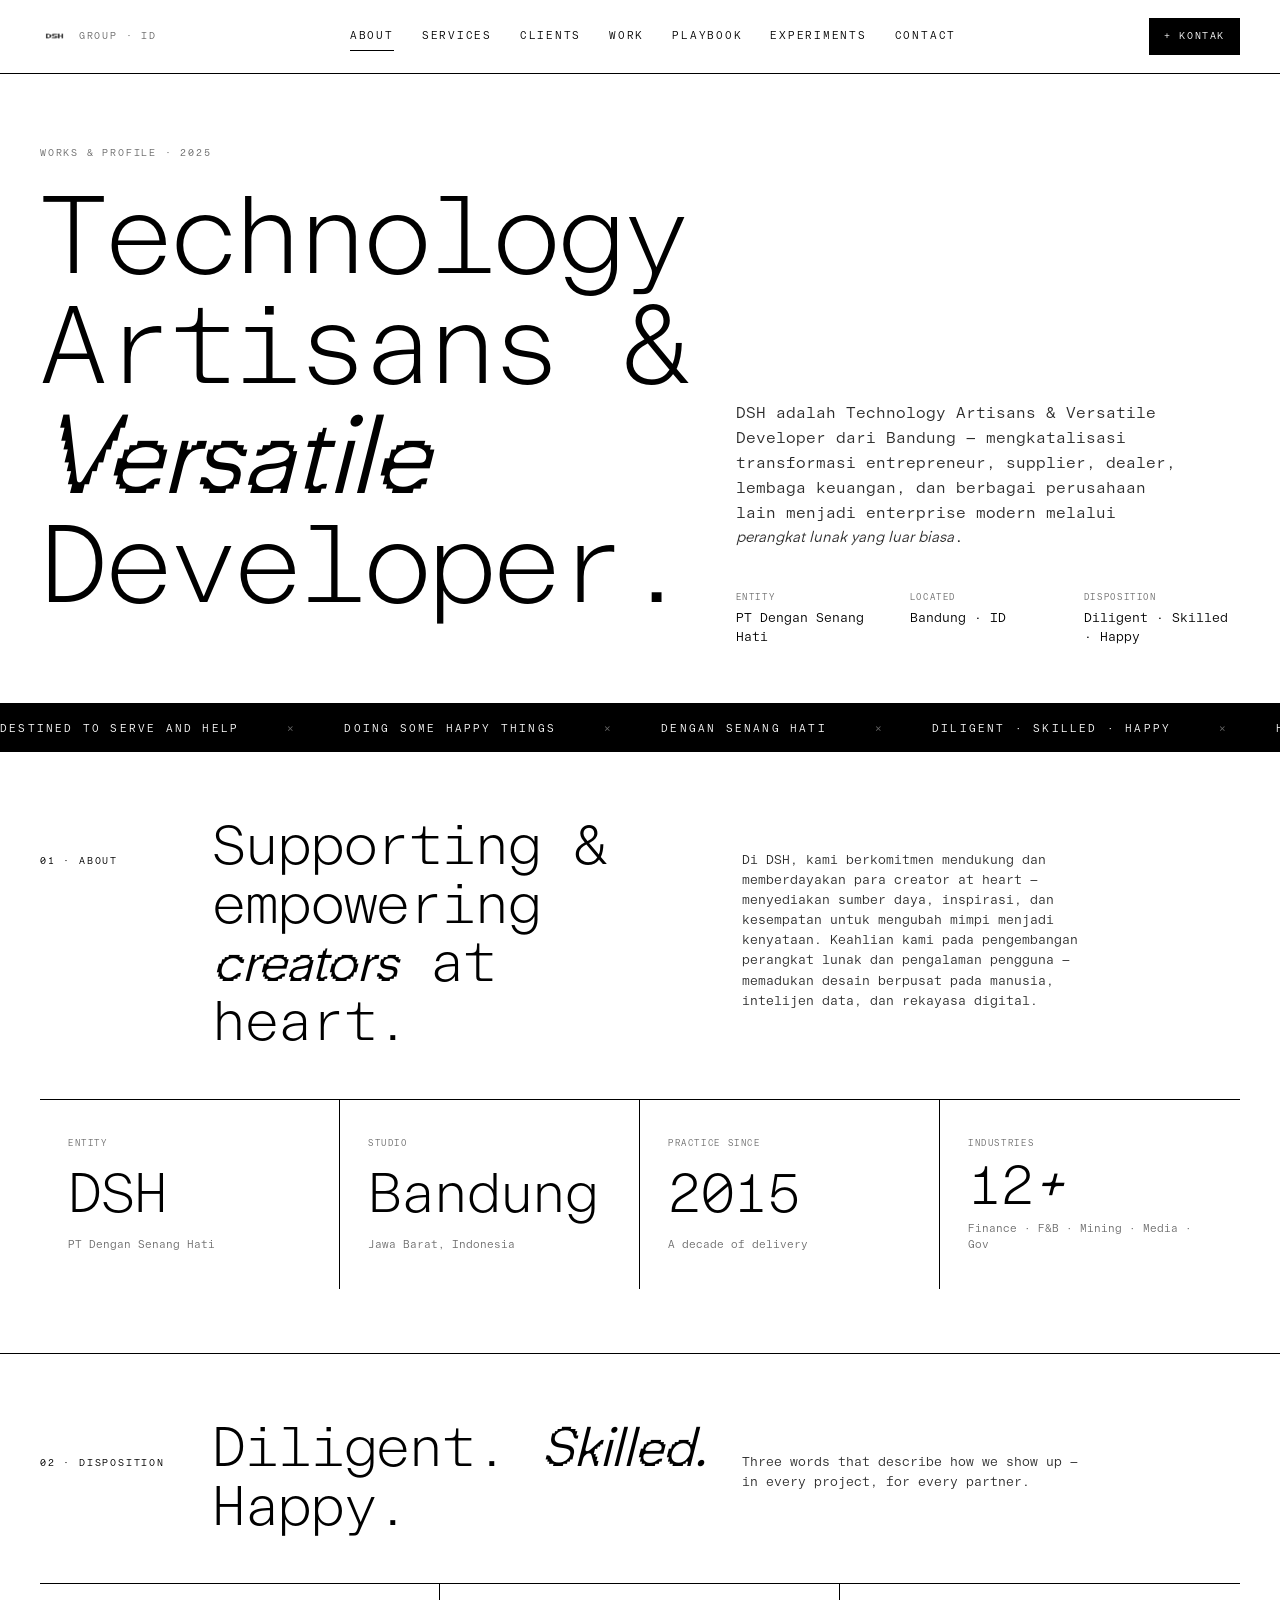
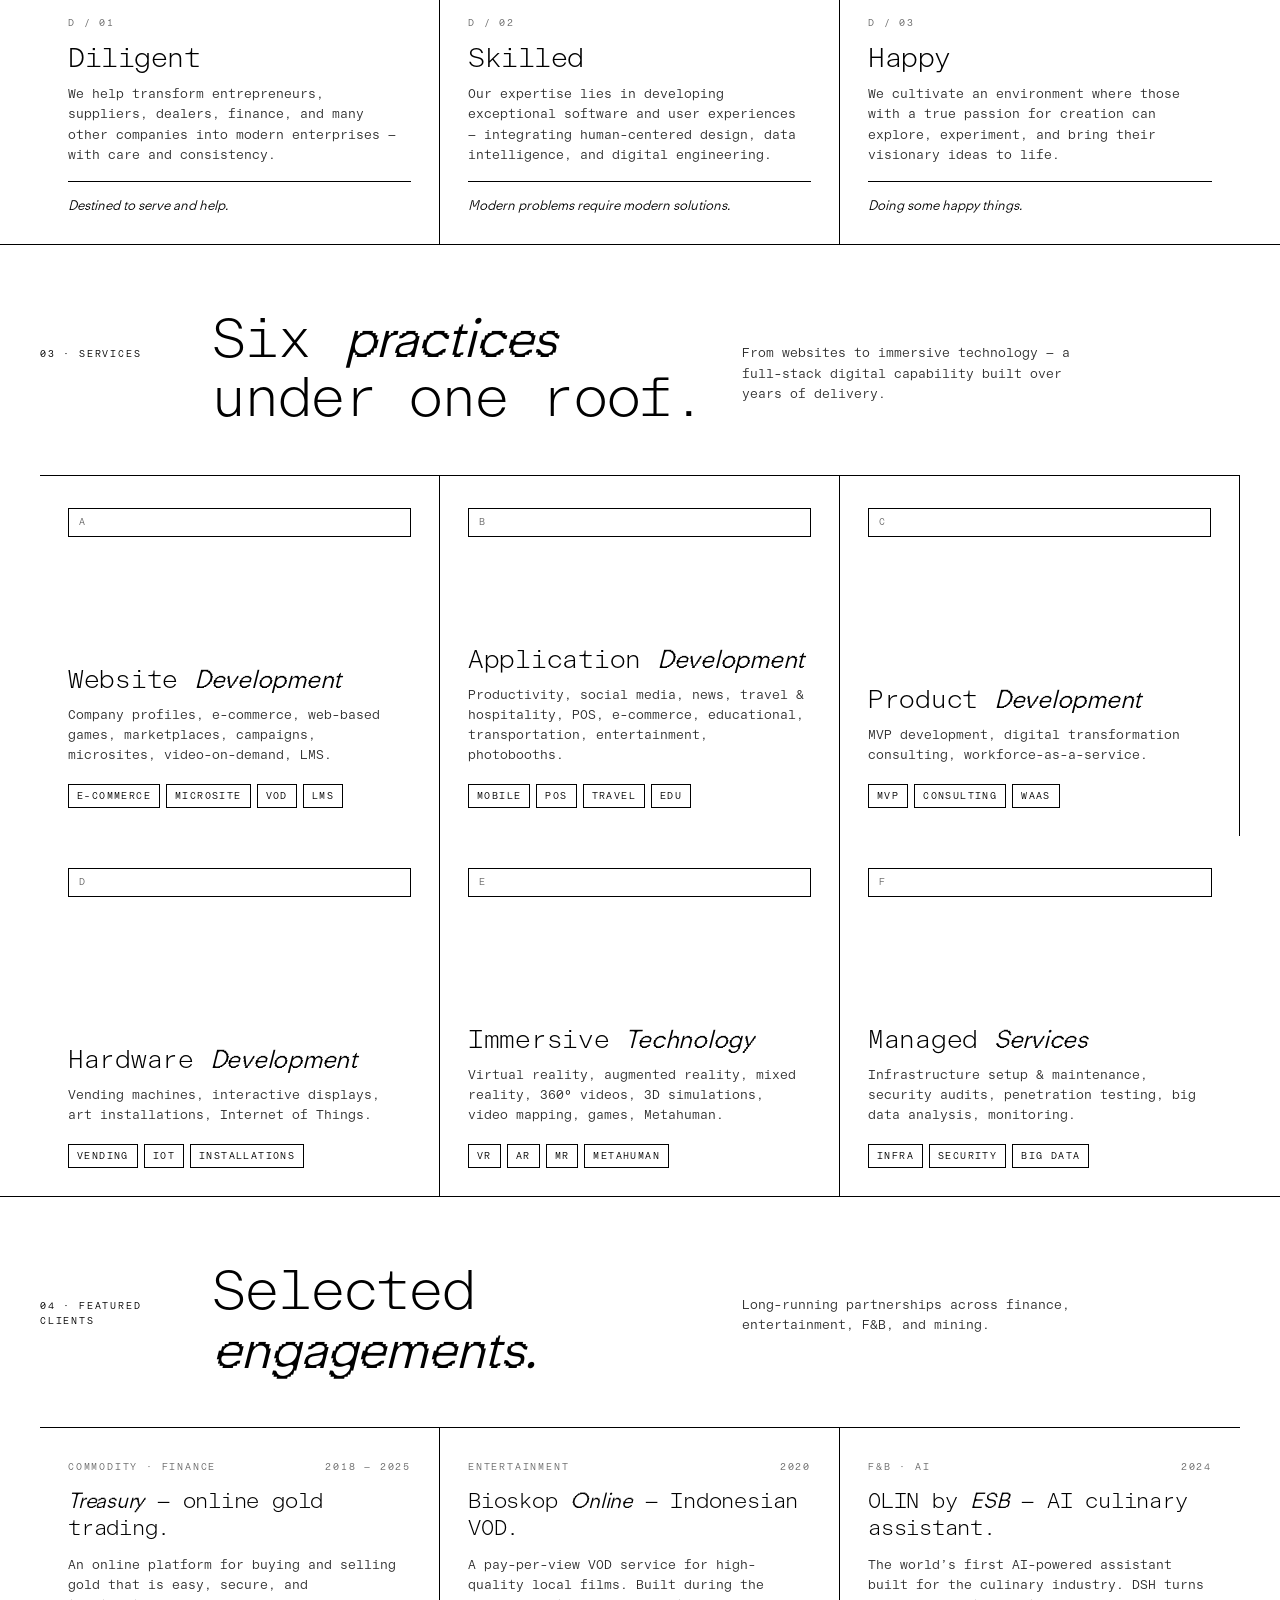
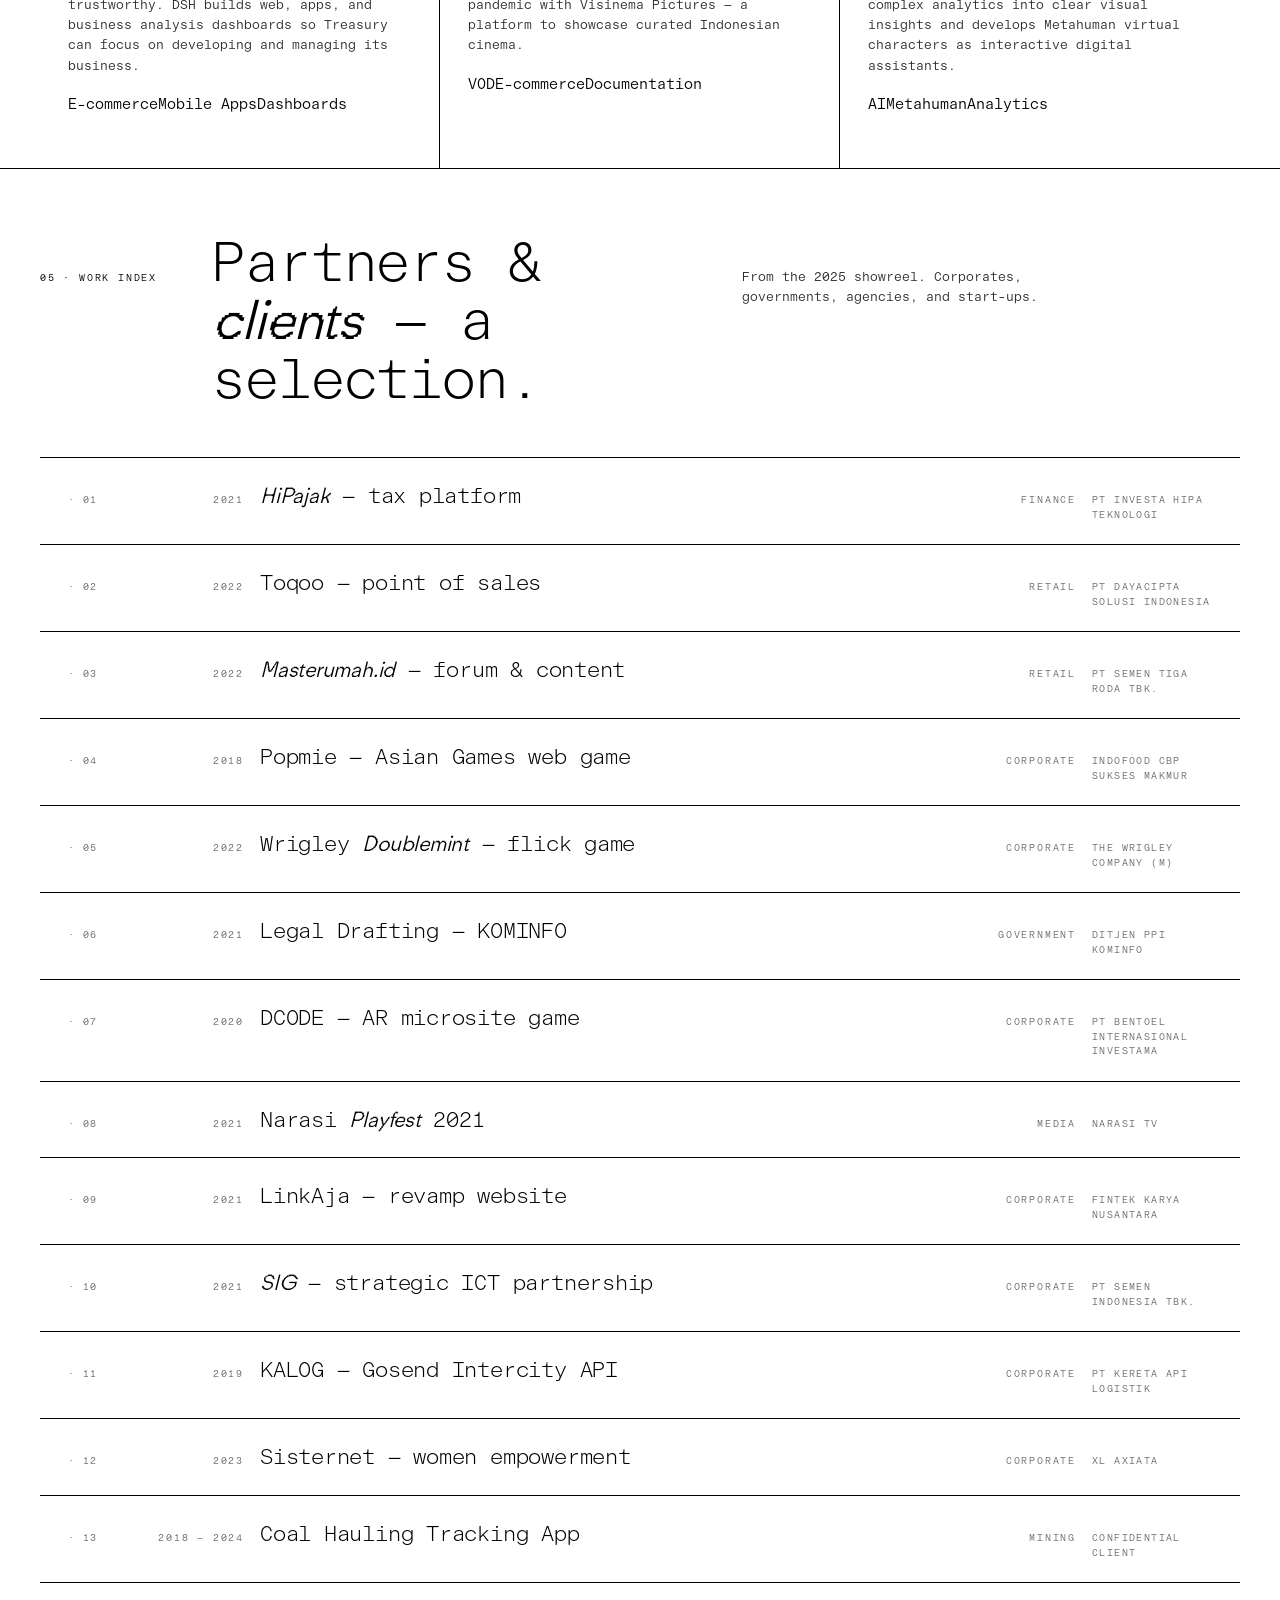
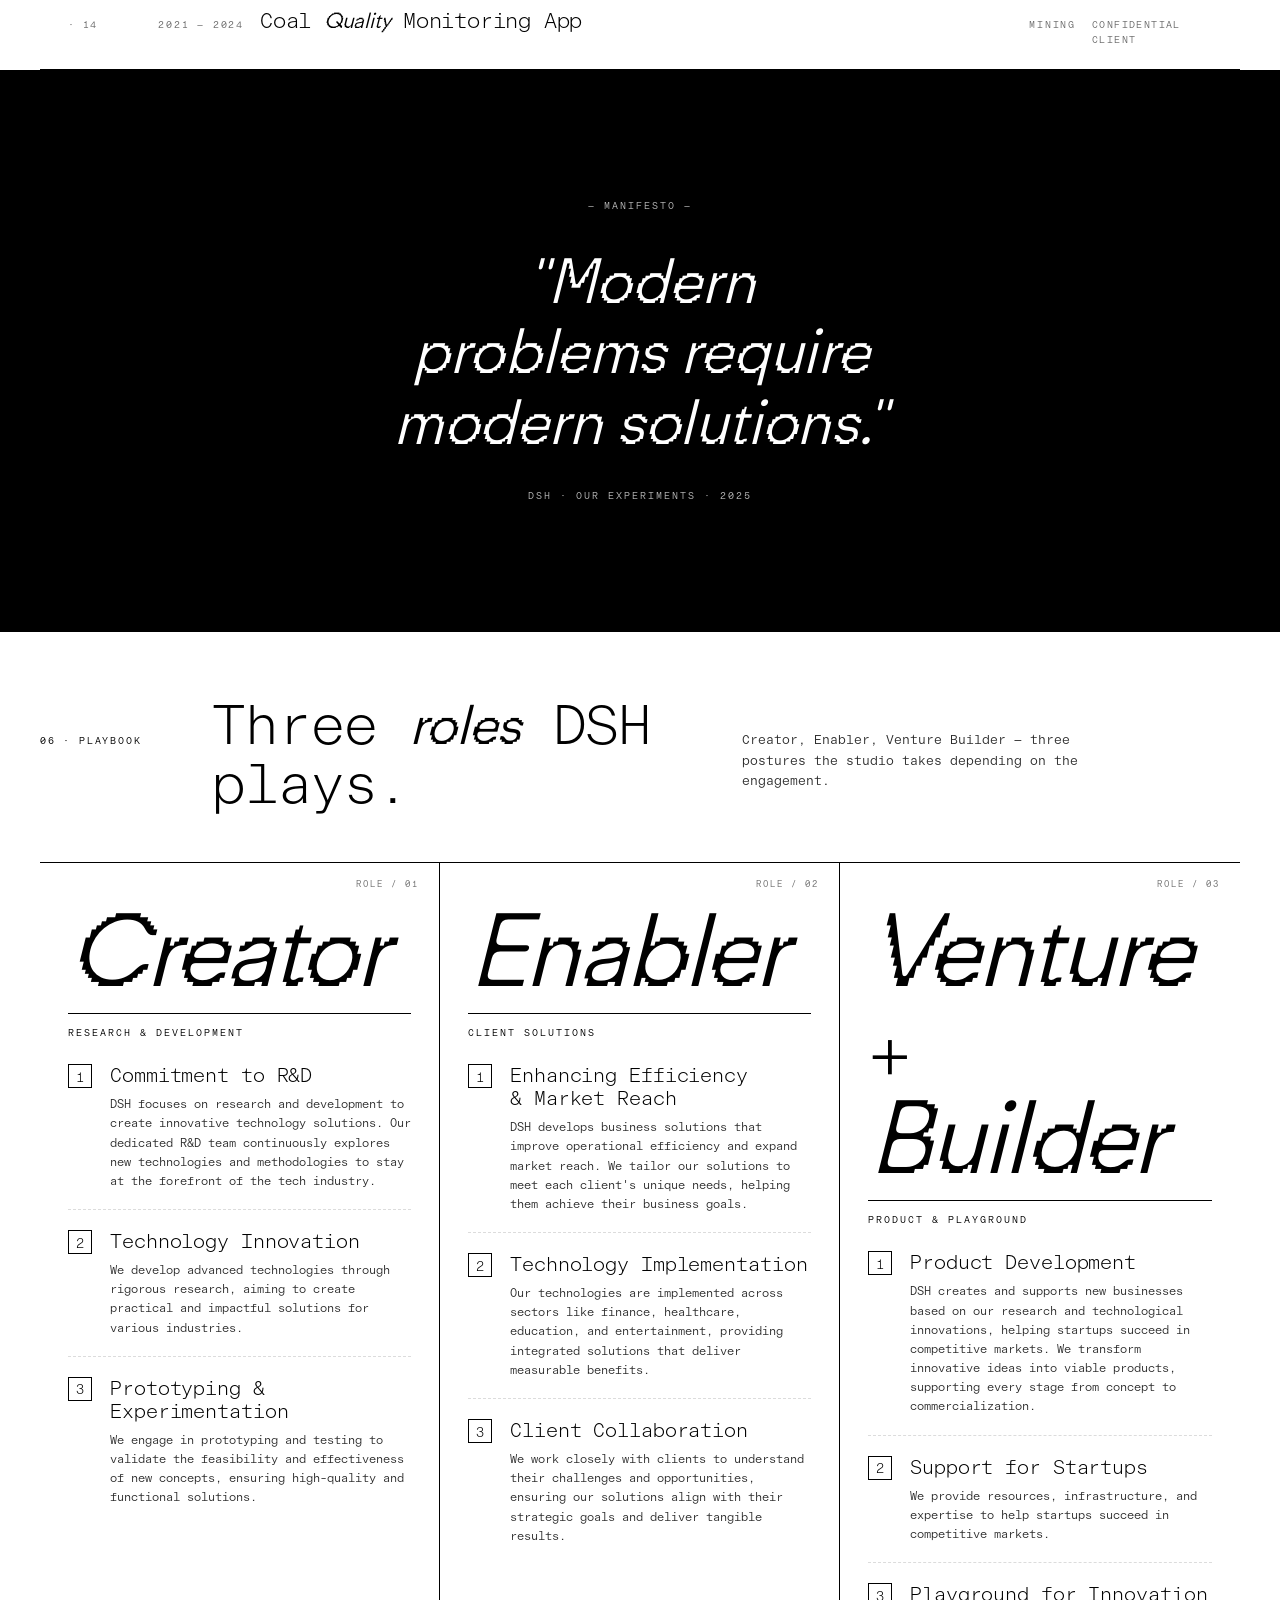
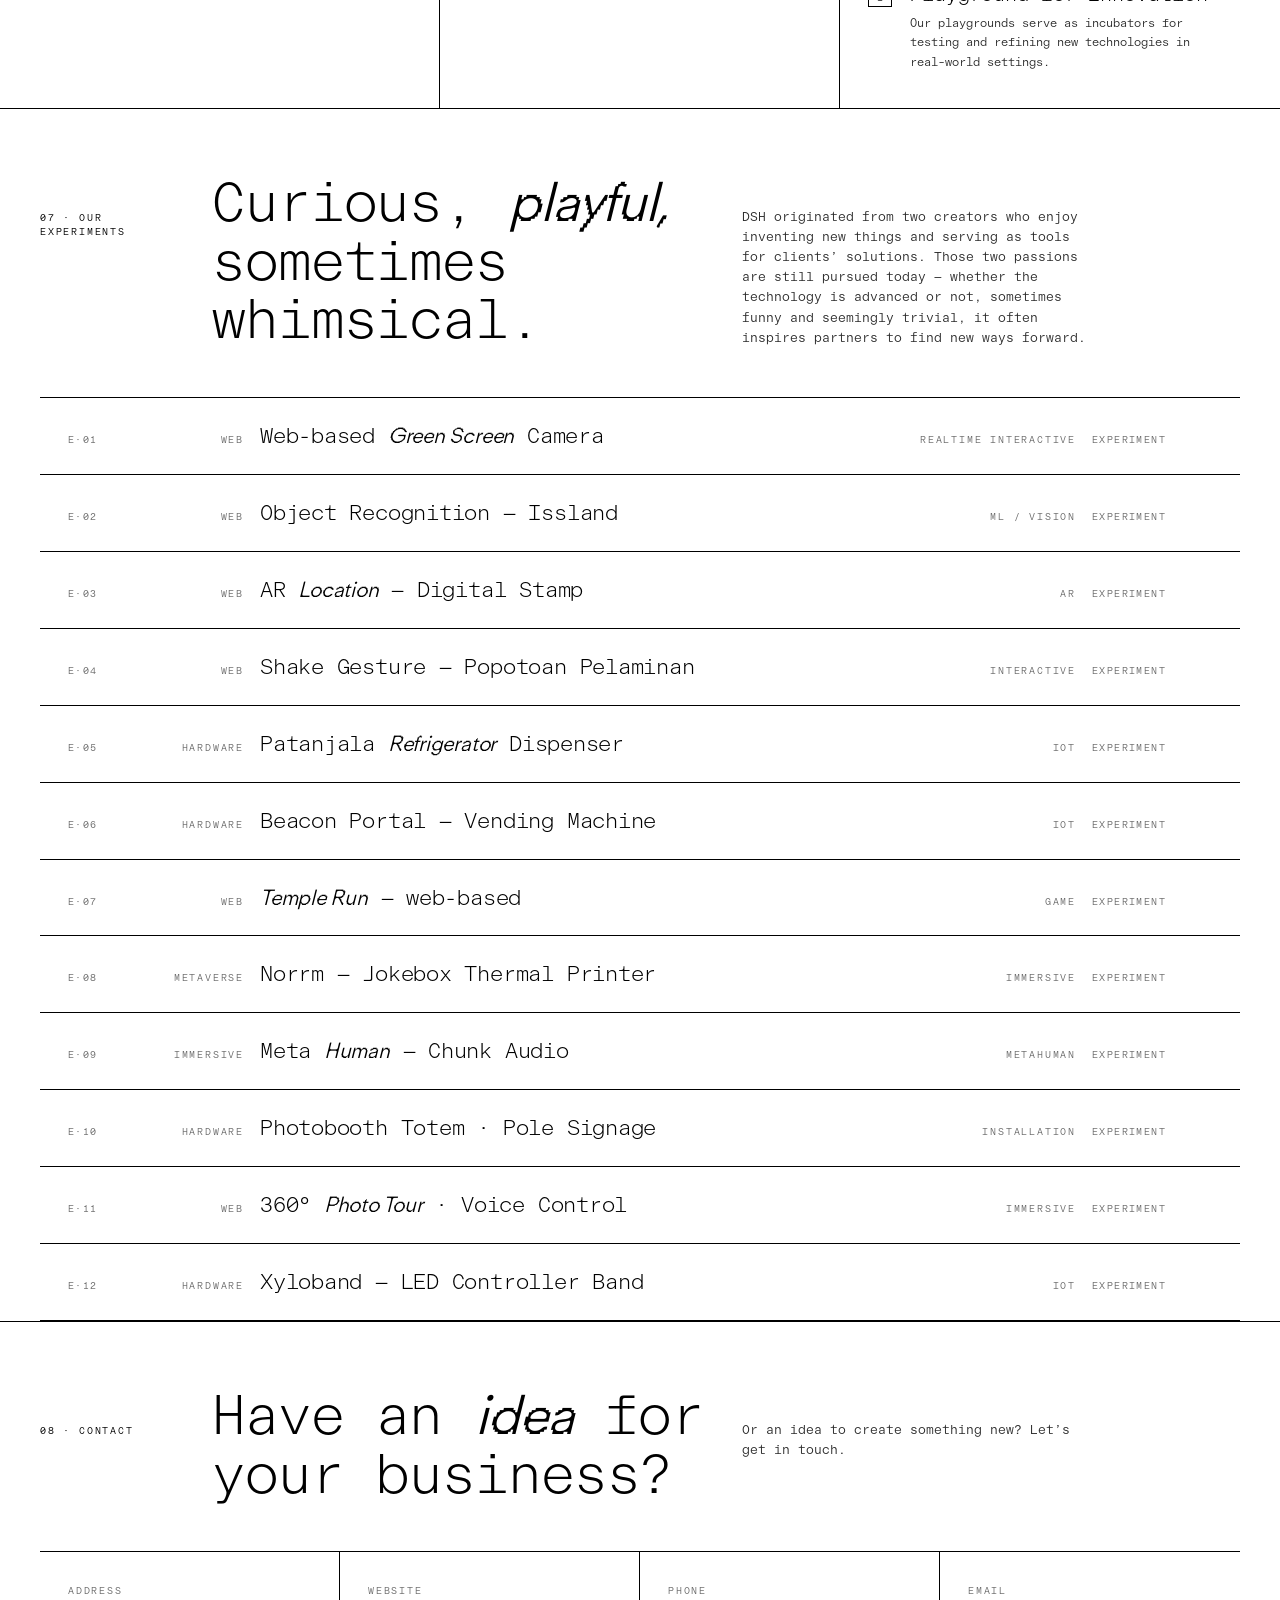
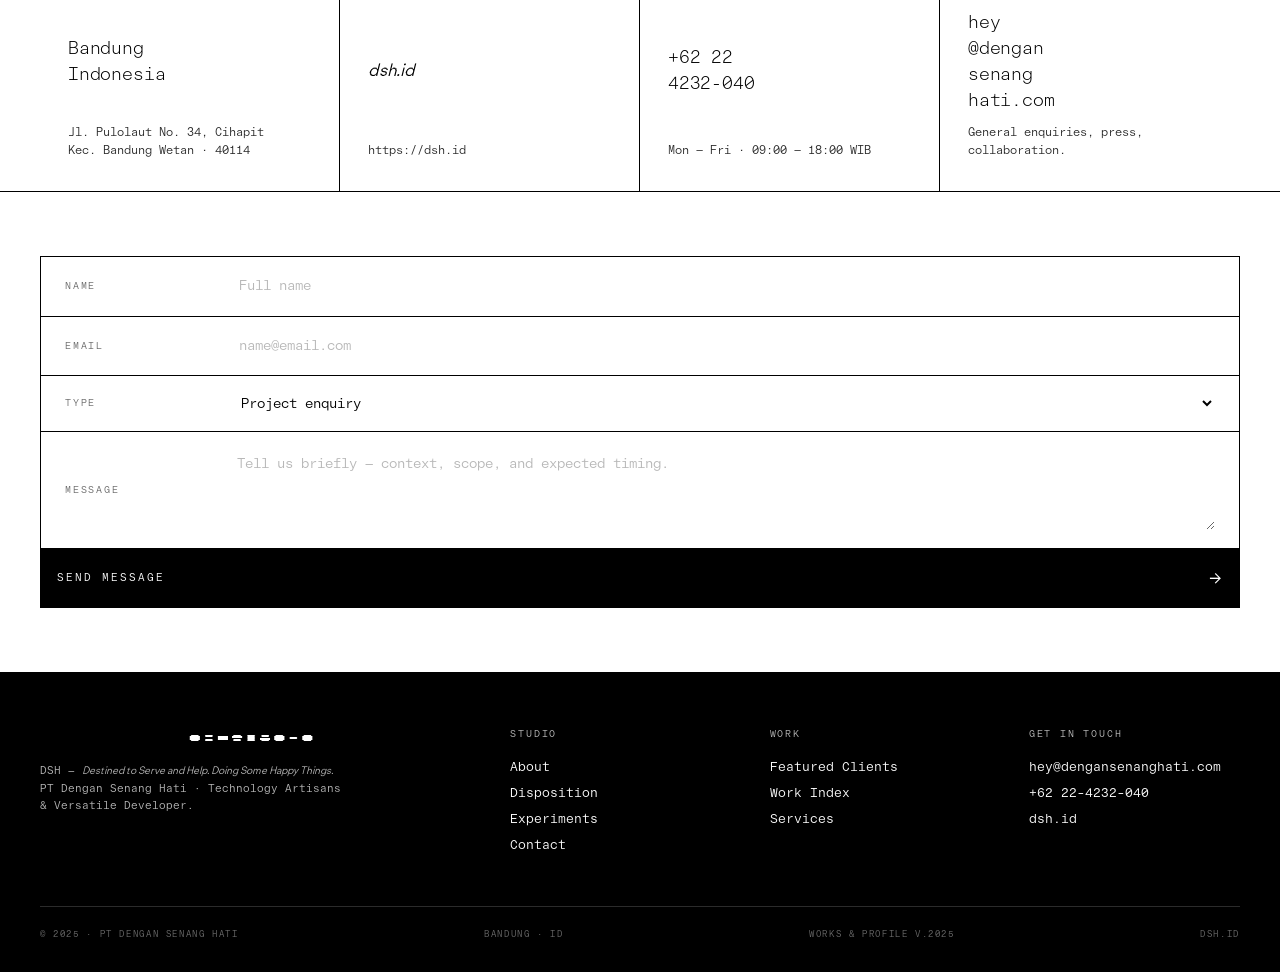
==== commit e7bc2abf: "Fix footer: use condensed logo, remove placeholder link" ====
--- a/index.html
+++ b/index.html
@@ -563,7 +563,7 @@
 <!-- =============== FOOTER =============== -->
 <footer class="footer">
   <div class="f-mark">
-    <img src="assets/DSH_Group_Primary.png" alt="DSH">
+    <img src="assets/DSH_Group_Primary_condensed.png" alt="DSH">
     <p>DSH — <em style="font-family:var(--font-display);font-style:italic">Destined to Serve and Help. Doing Some Happy Things.</em><br>
       PT Dengan Senang Hati · Technology Artisans &amp; Versatile Developer.</p>
   </div>
@@ -579,7 +579,6 @@
     <a href="#clients">Featured Clients</a>
     <a href="#work">Work Index</a>
     <a href="#services">Services</a>
-    <a>Logo</a>
   </div>
   <div class="f-col">
     <h4>Get in touch</h4>
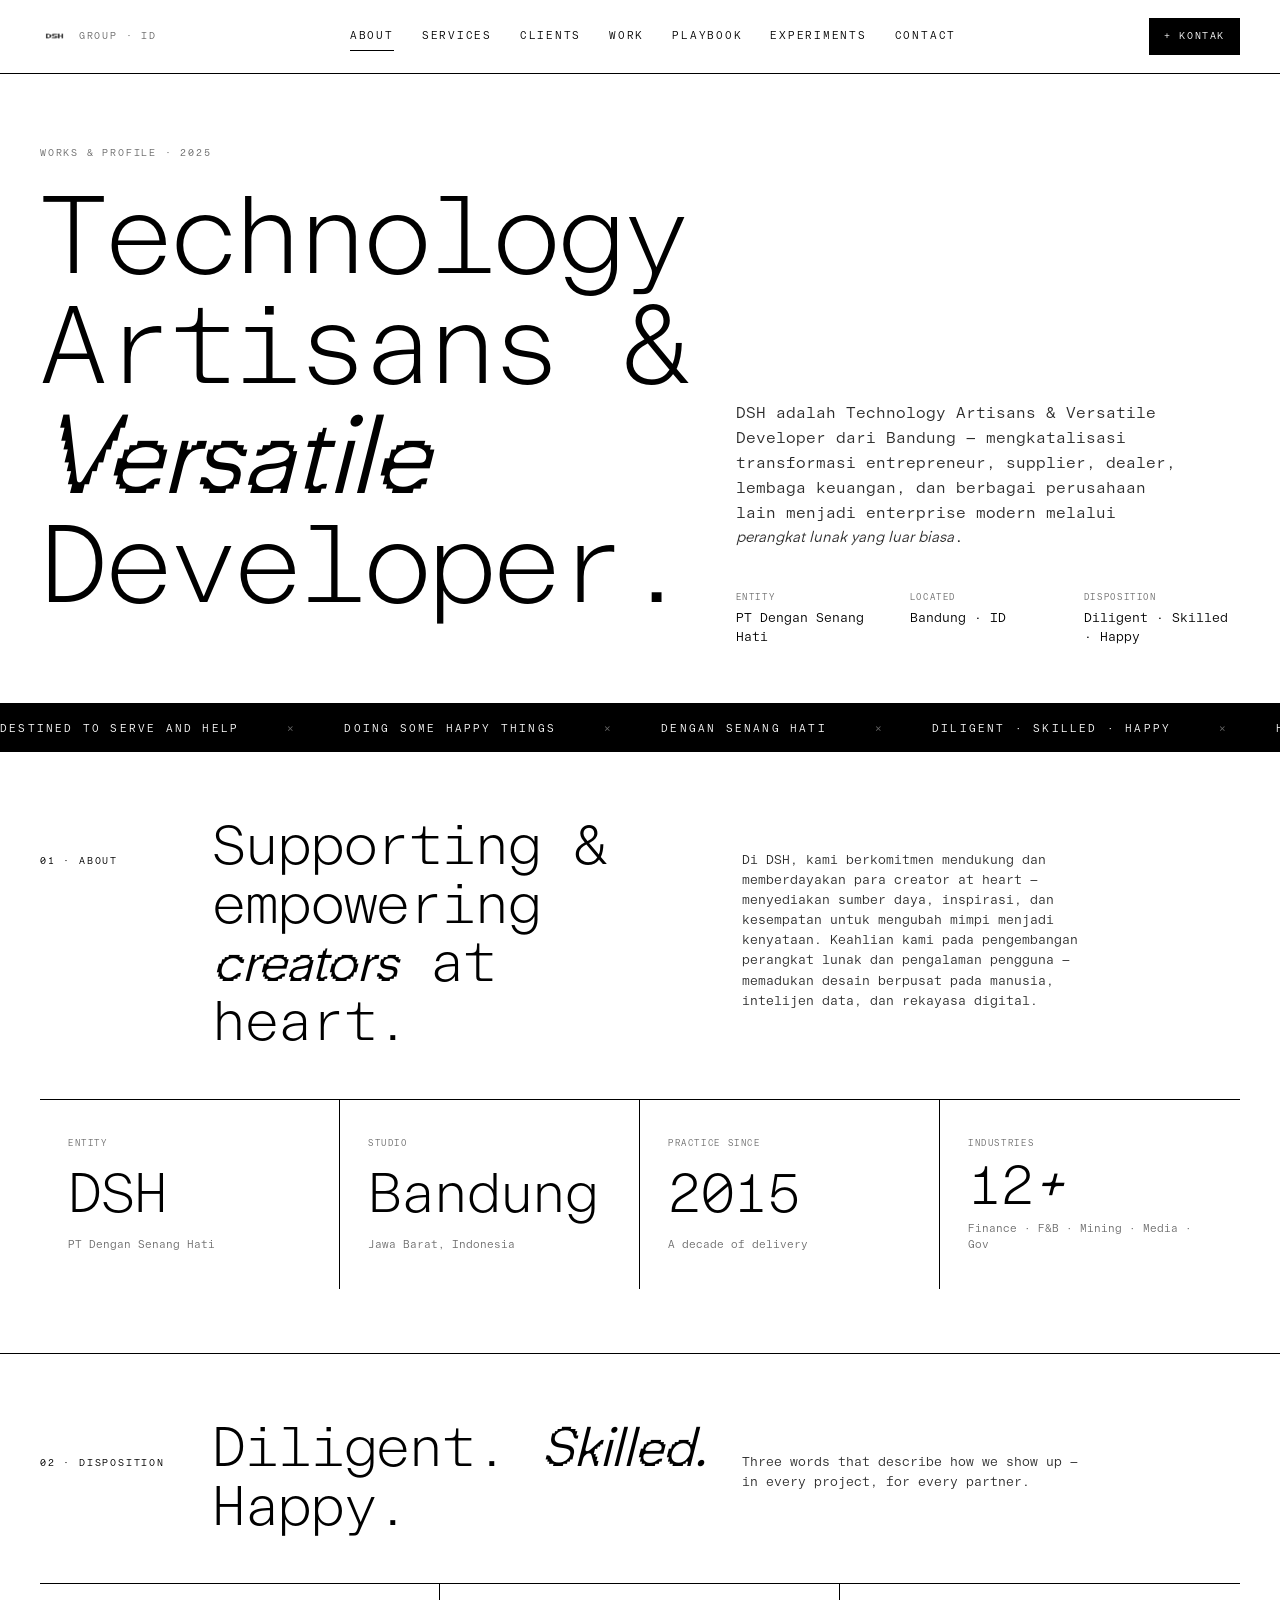
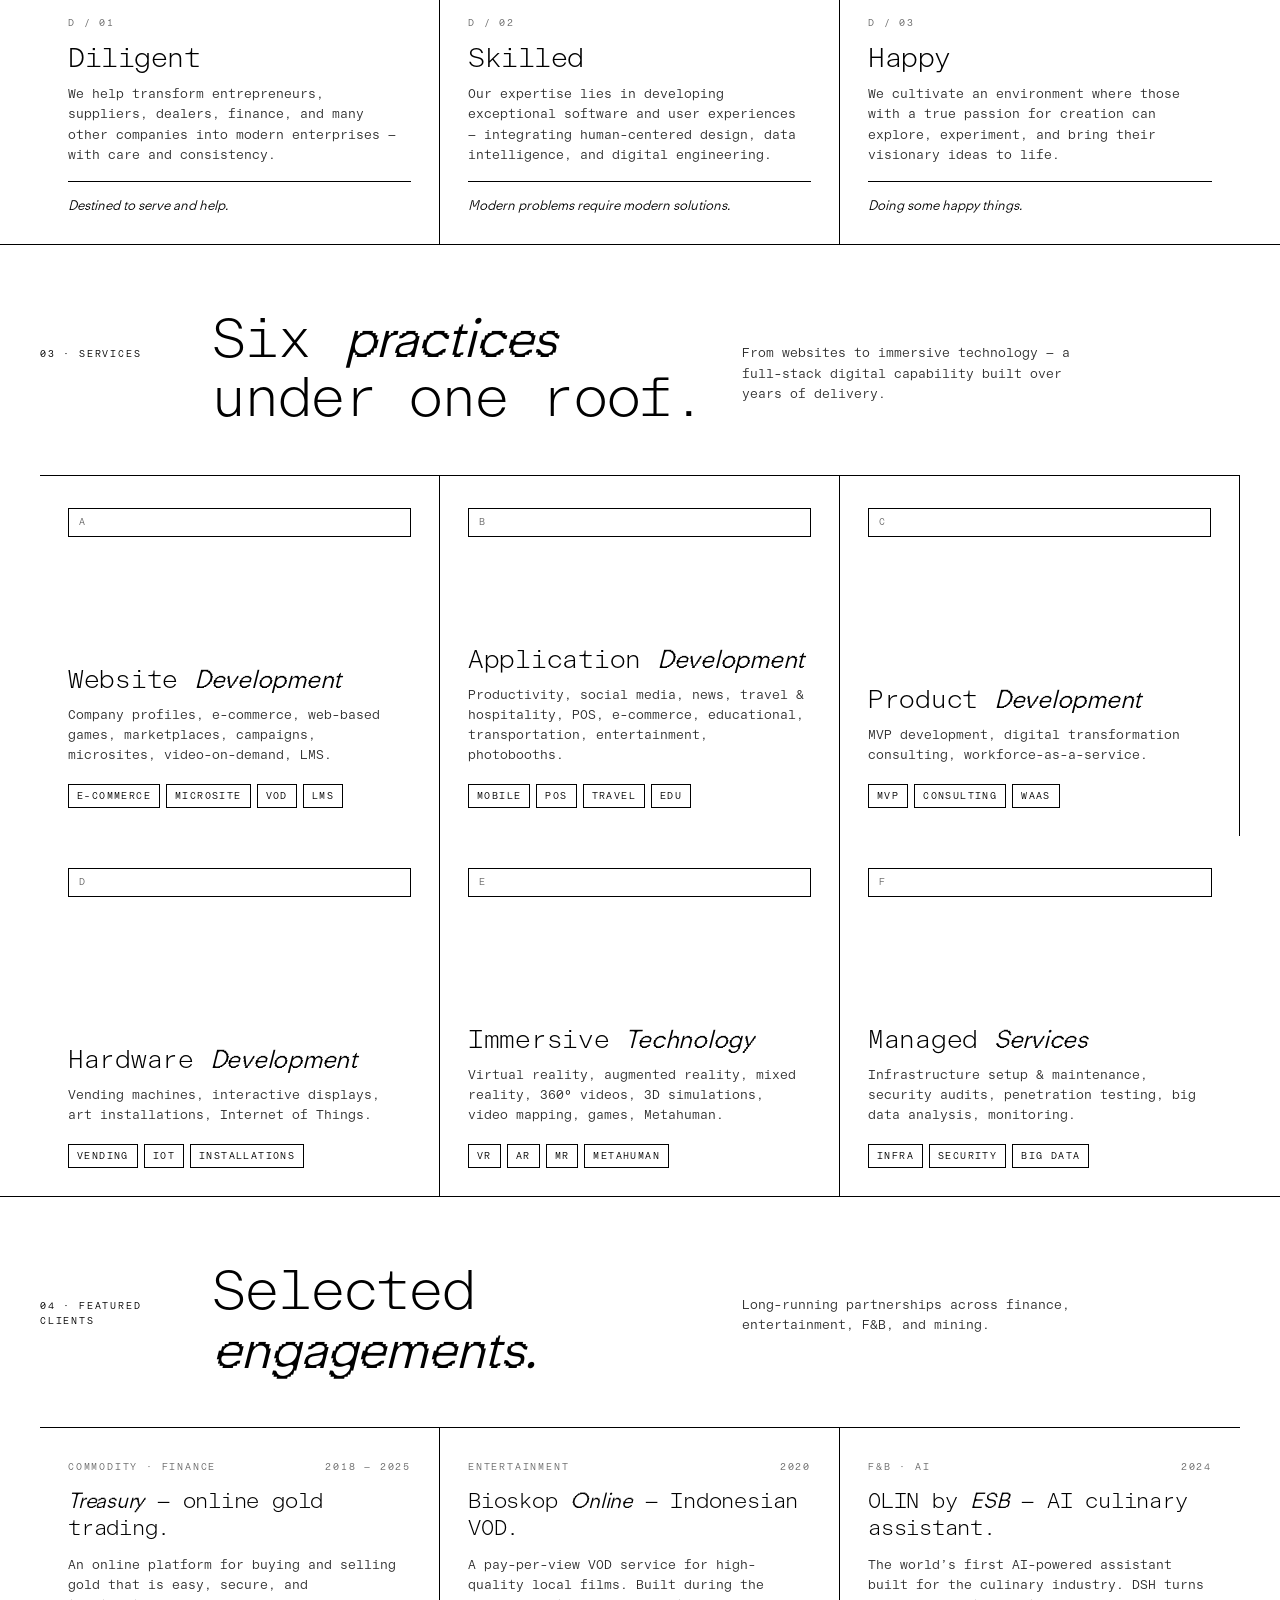
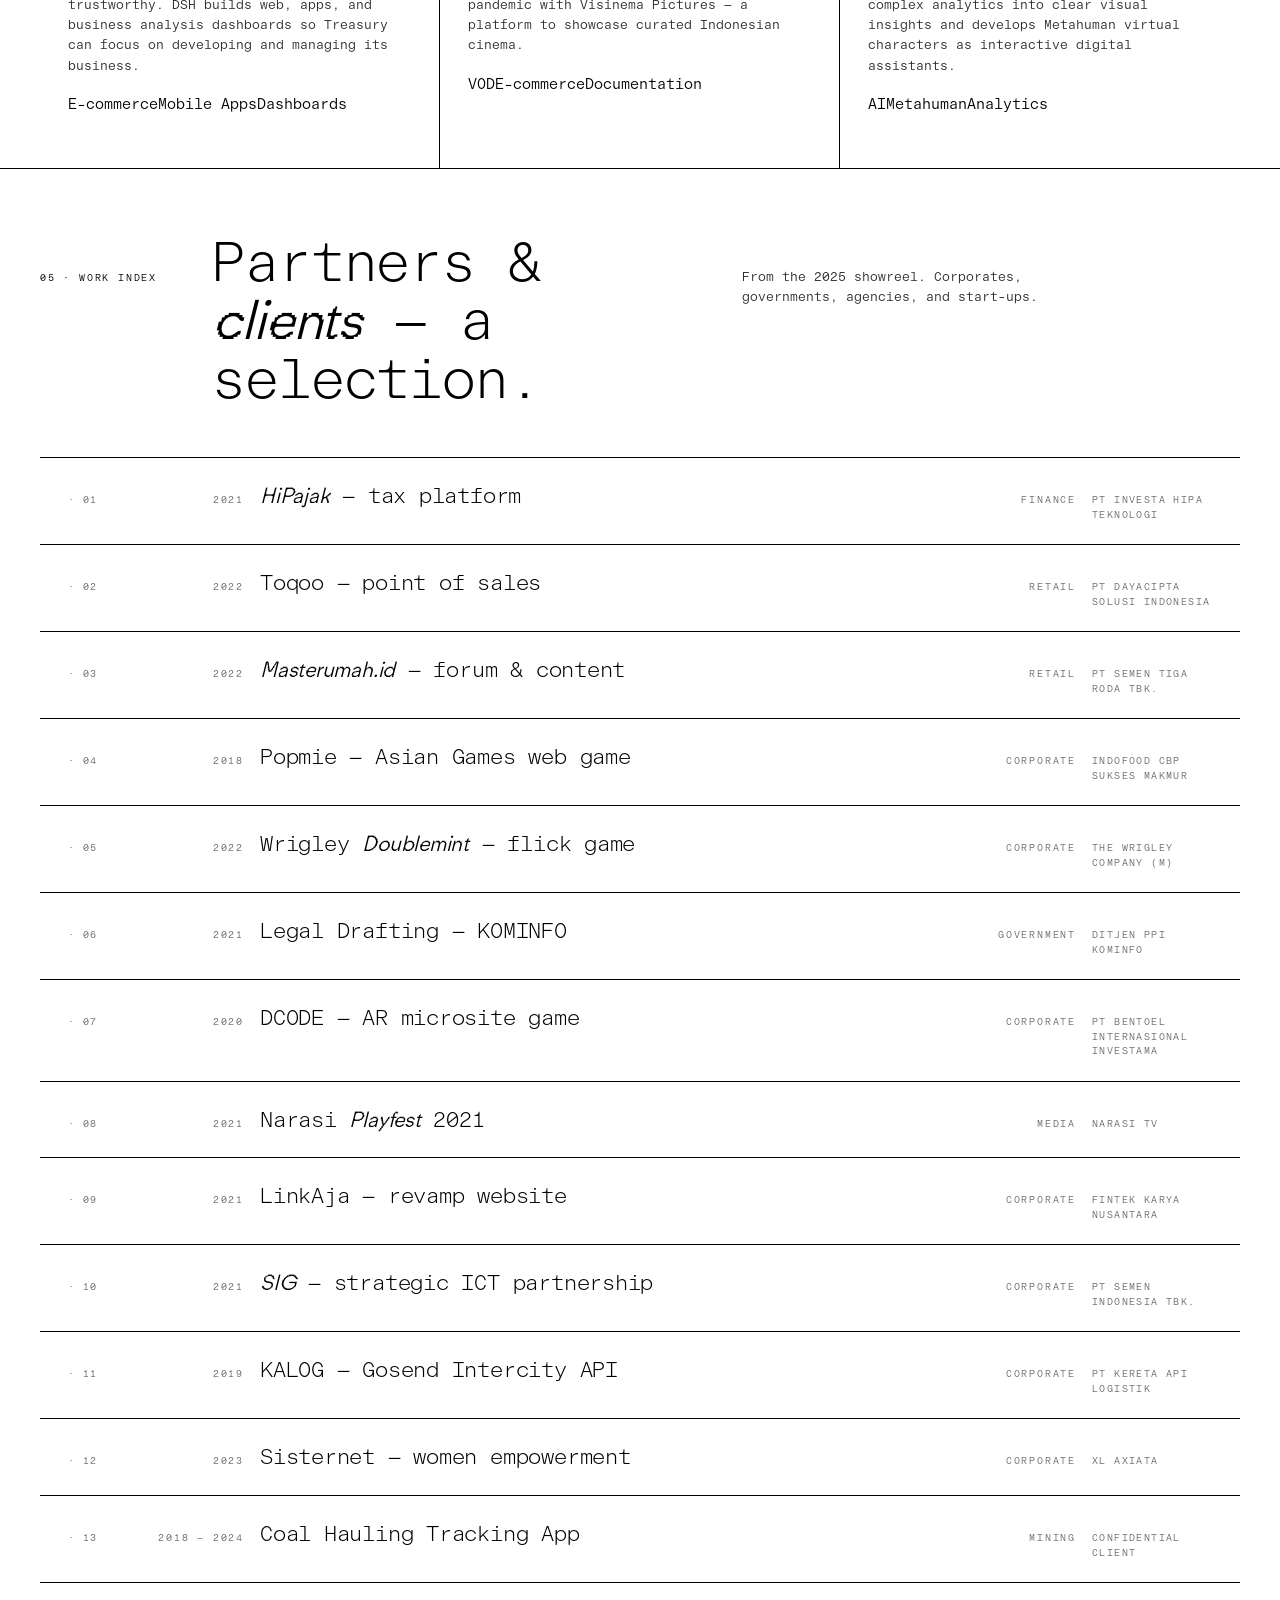
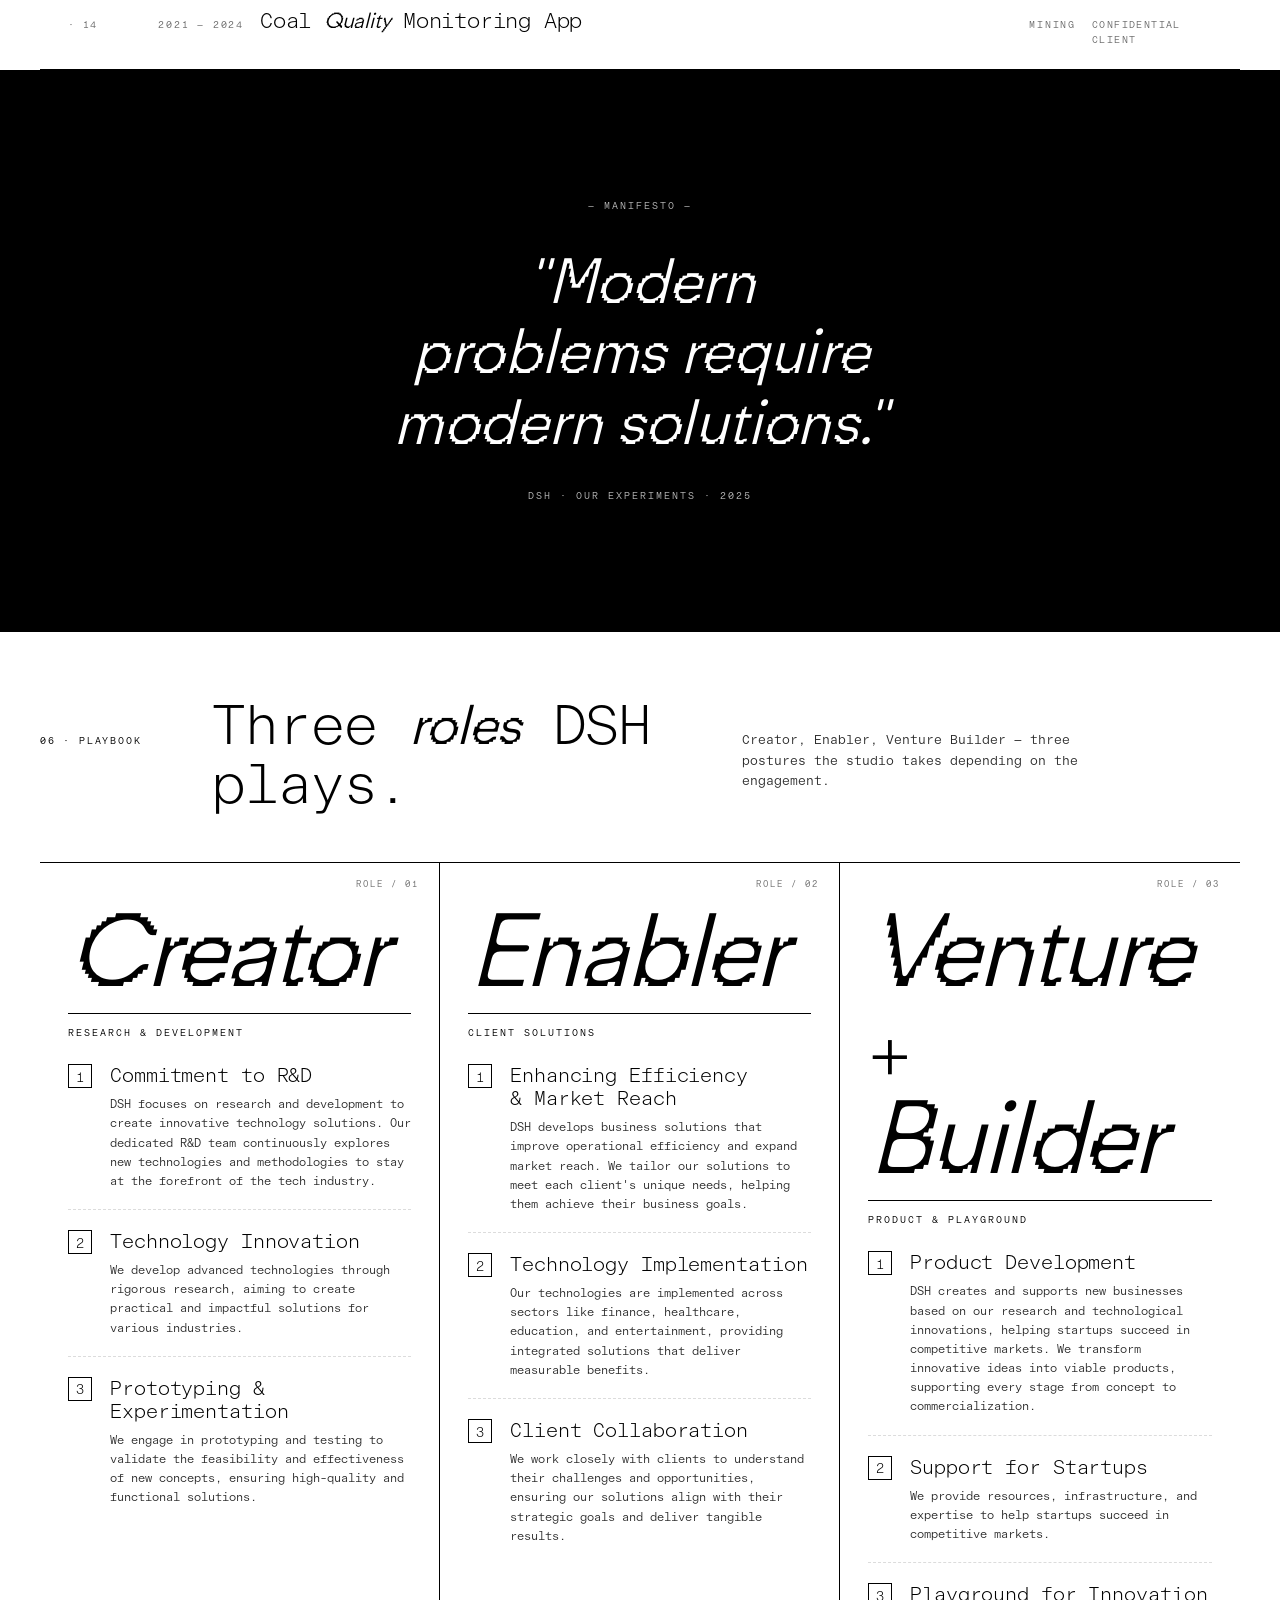
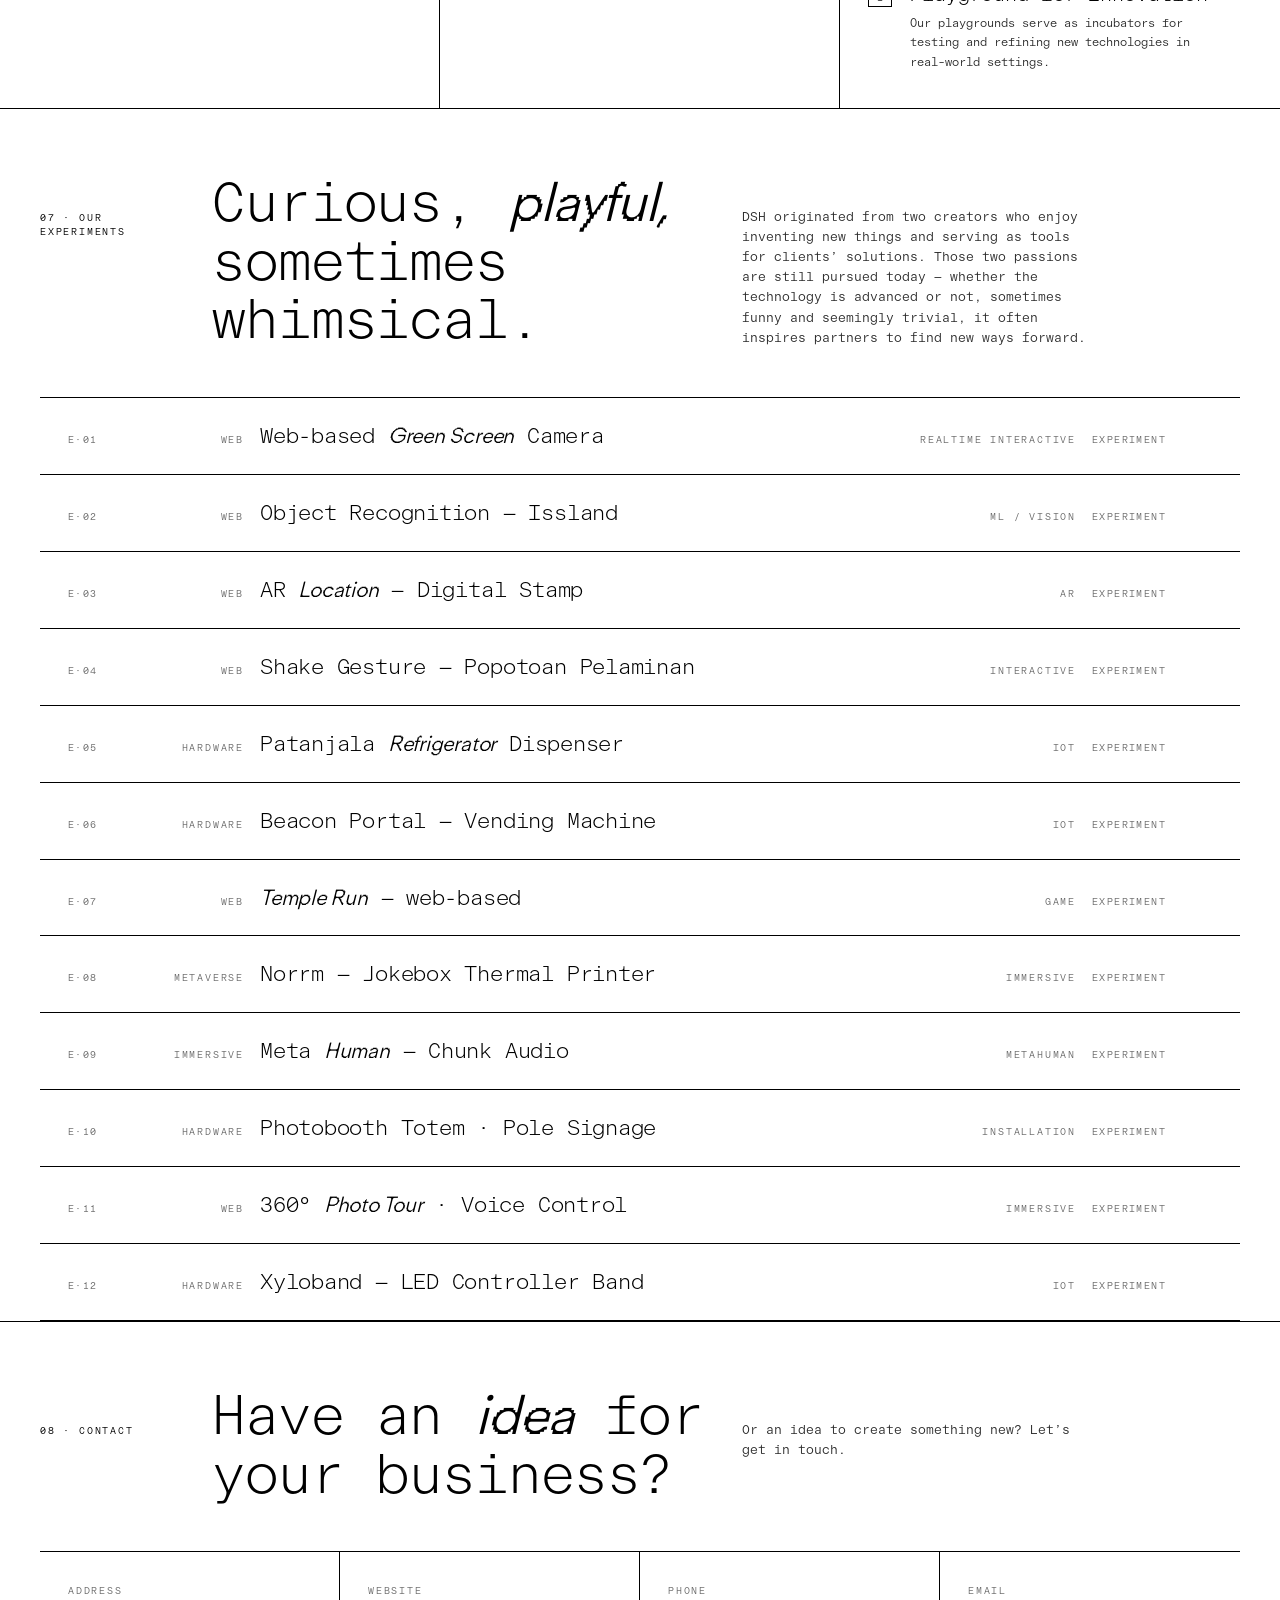
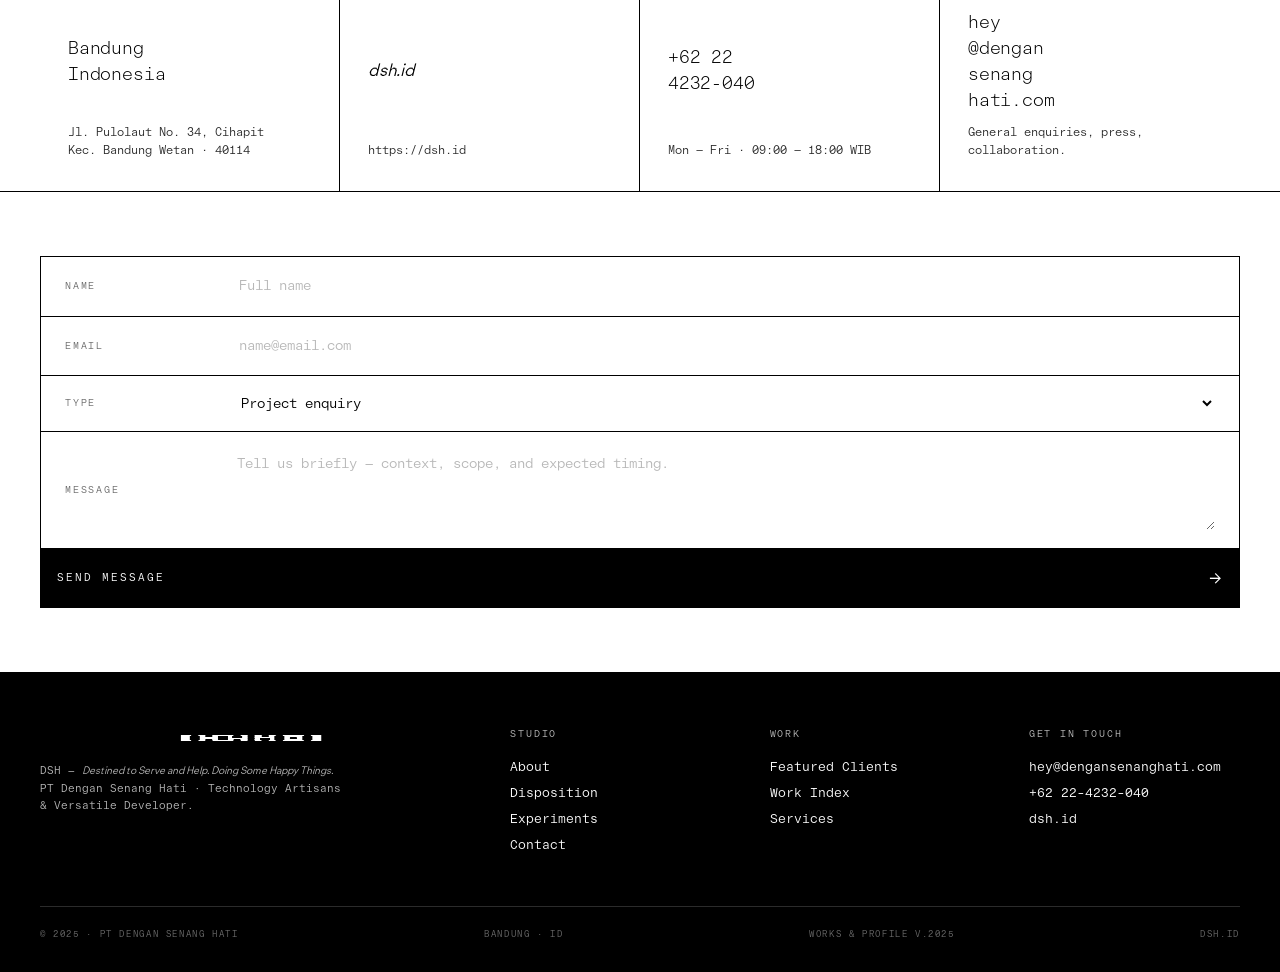
==== commit f13452ad: "Fix footer logo: use block variant so invert renders correctly on dark bg" ====
--- a/index.html
+++ b/index.html
@@ -563,7 +563,7 @@
 <!-- =============== FOOTER =============== -->
 <footer class="footer">
   <div class="f-mark">
-    <img src="assets/DSH_Group_Primary_condensed.png" alt="DSH">
+    <img src="assets/DSH_Group_Primary_condensed_block.png" alt="DSH">
     <p>DSH — <em style="font-family:var(--font-display);font-style:italic">Destined to Serve and Help. Doing Some Happy Things.</em><br>
       PT Dengan Senang Hati · Technology Artisans &amp; Versatile Developer.</p>
   </div>
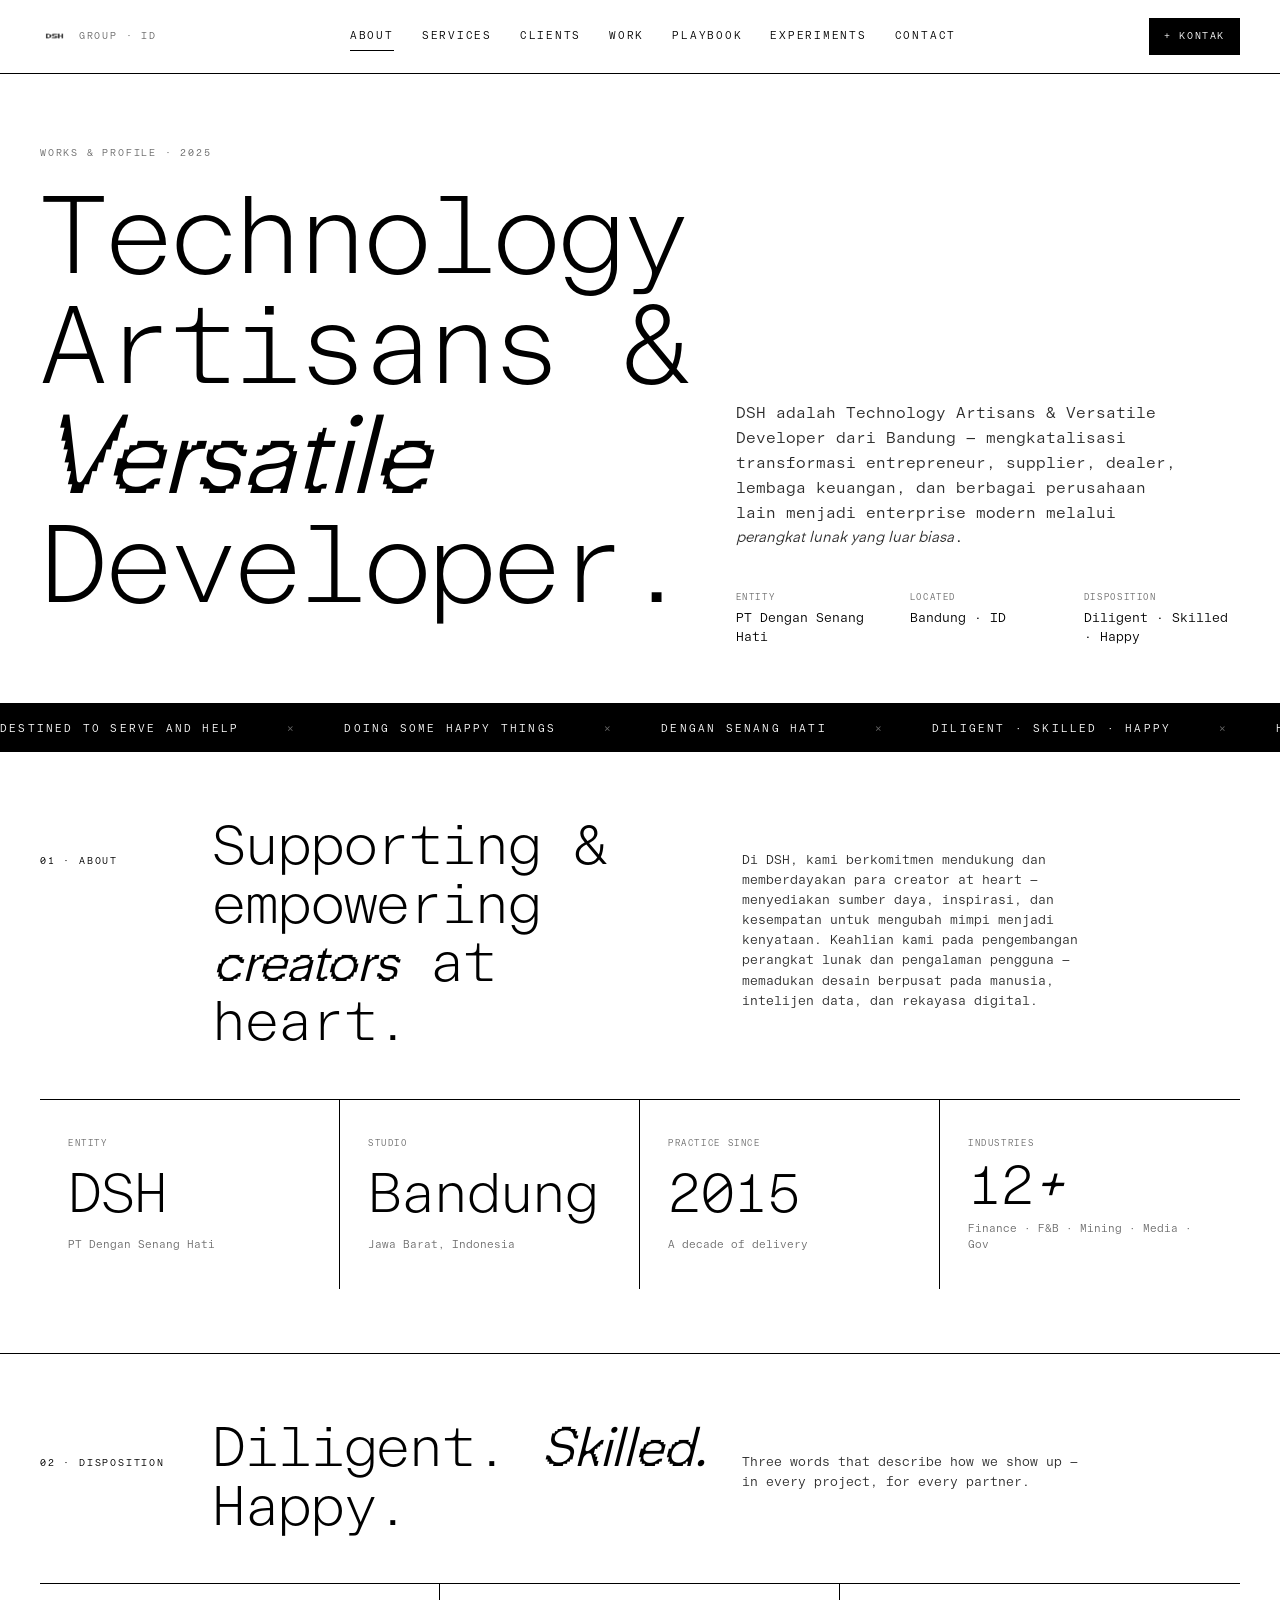
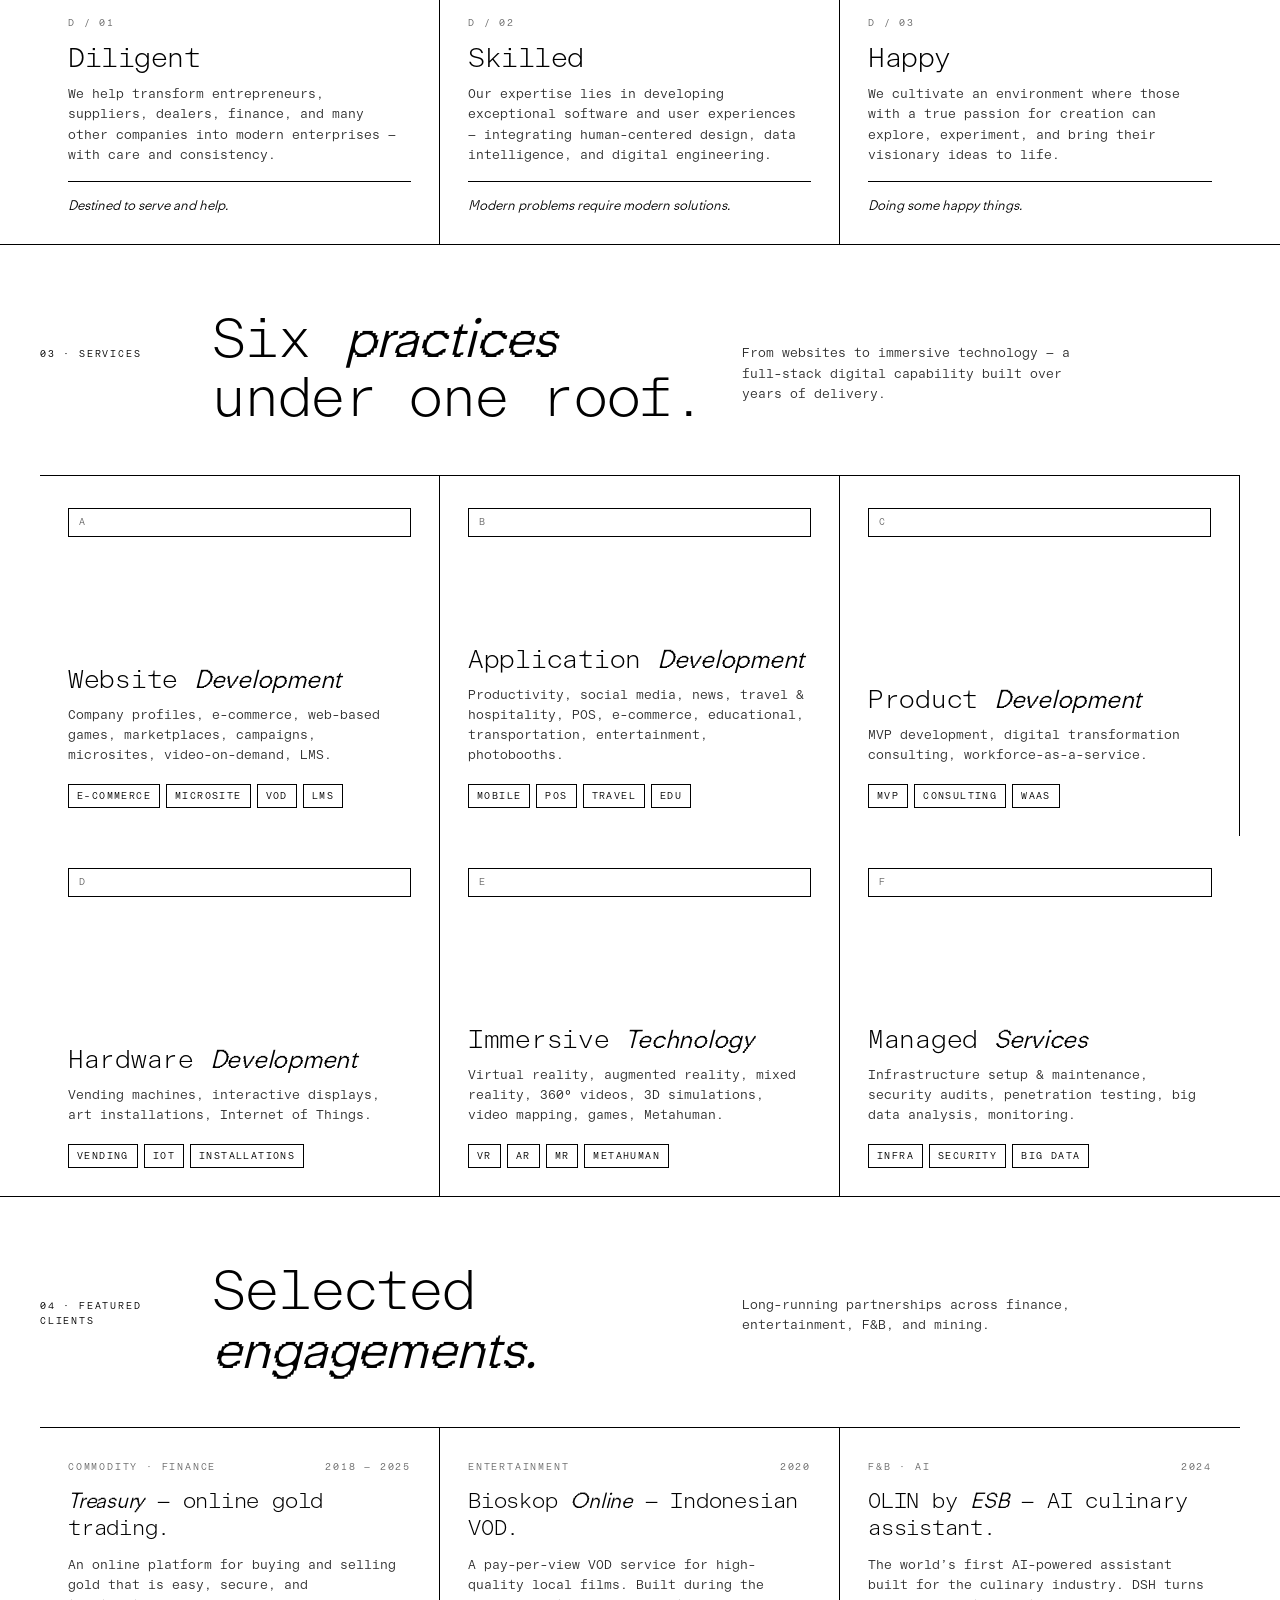
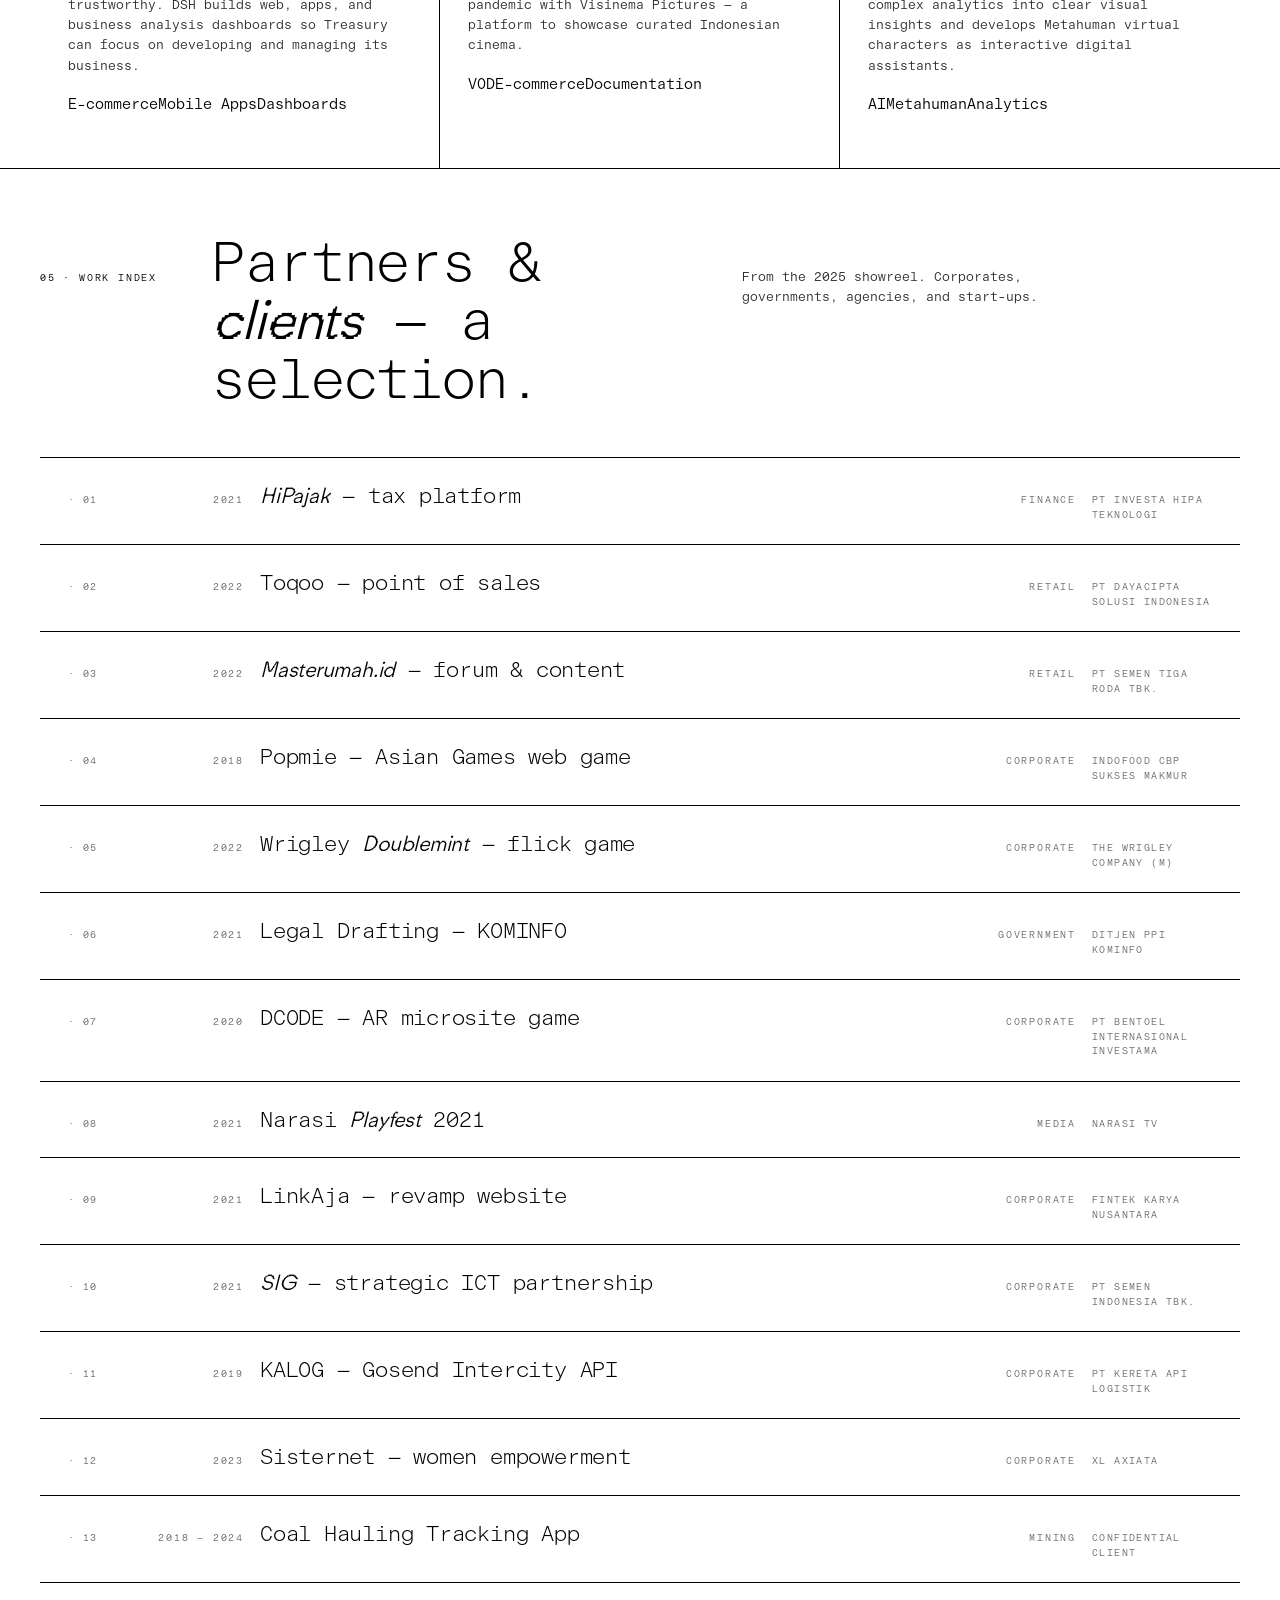
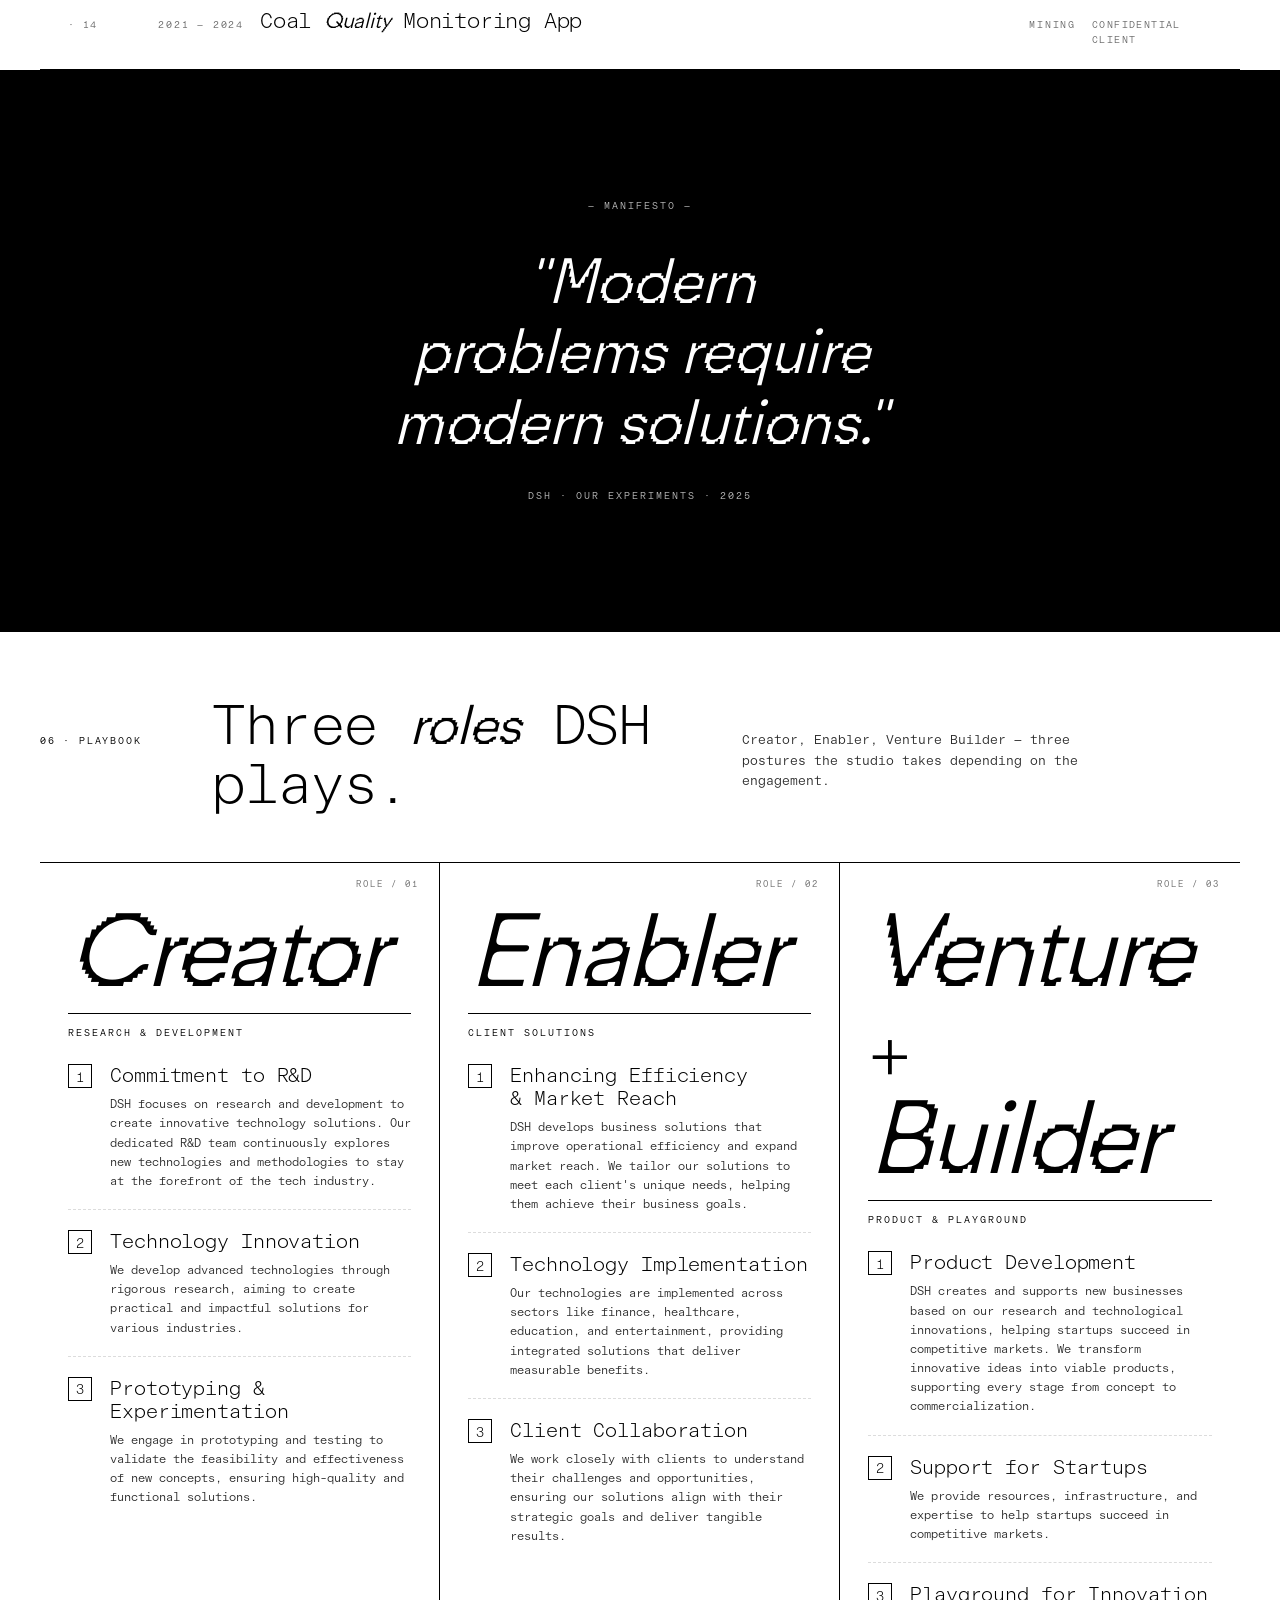
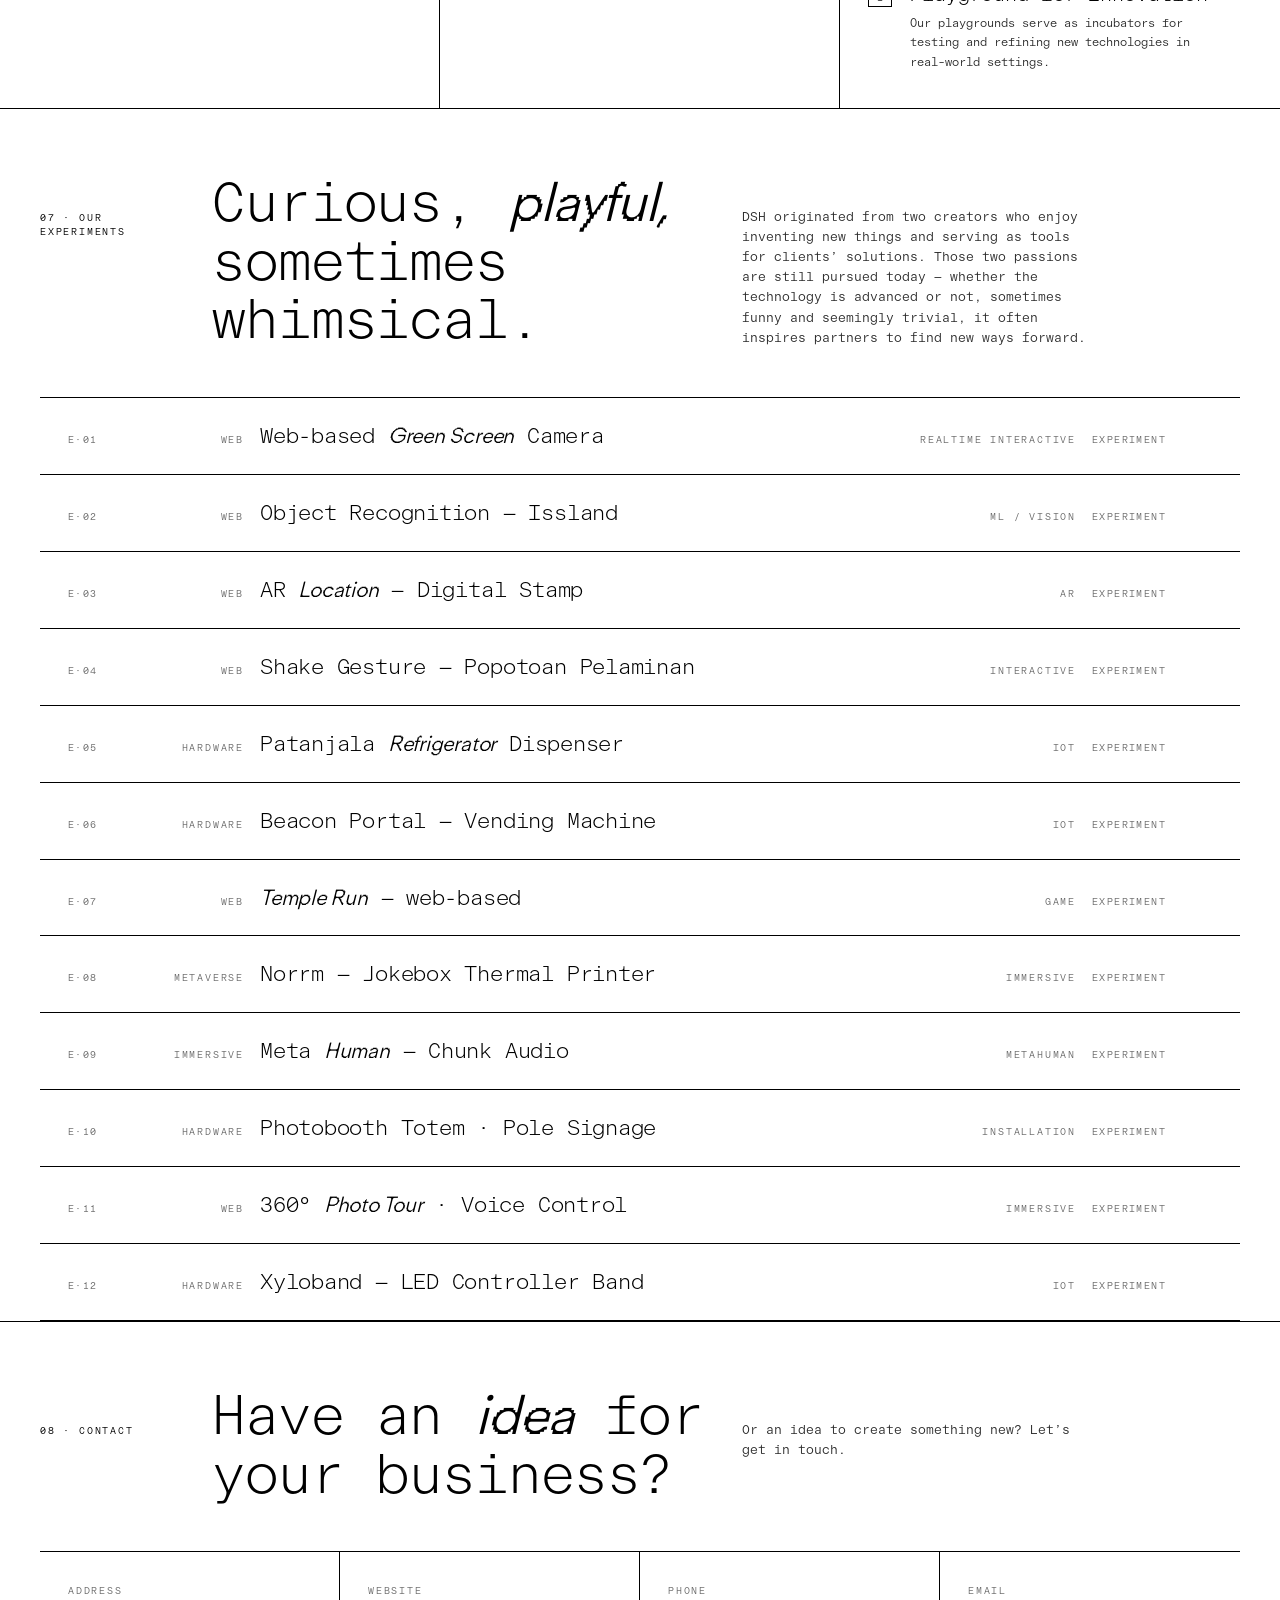
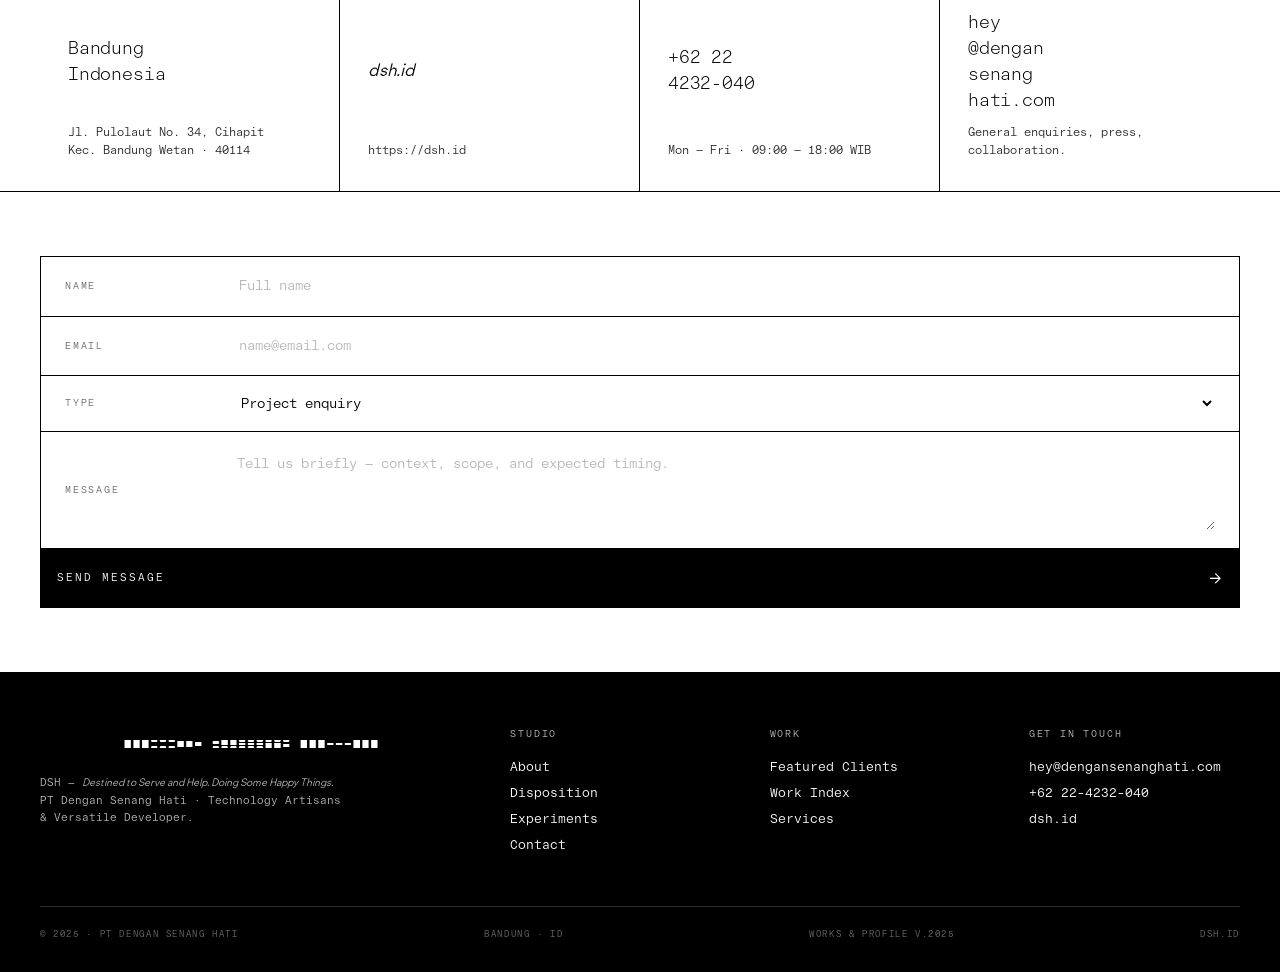
==== commit 3cb4b3b2: "Fix footer logo: use Primary (landscape) at 32px height" ====
--- a/index.html
+++ b/index.html
@@ -563,7 +563,7 @@
 <!-- =============== FOOTER =============== -->
 <footer class="footer">
   <div class="f-mark">
-    <img src="assets/DSH_Group_Primary_condensed_block.png" alt="DSH">
+    <img src="assets/DSH_Group_Primary.png" alt="DSH">
     <p>DSH — <em style="font-family:var(--font-display);font-style:italic">Destined to Serve and Help. Doing Some Happy Things.</em><br>
       PT Dengan Senang Hati · Technology Artisans &amp; Versatile Developer.</p>
   </div>
--- a/site.css
+++ b/site.css
@@ -467,7 +467,7 @@
   display: grid; grid-template-columns: 1fr 1fr; gap: 32px 24px;
 }
 .footer .f-mark { grid-column: 1 / -1; display: flex; flex-direction: column; gap: 14px; }
-.footer .f-mark img { height: 20px; filter: invert(1); width: auto; }
+.footer .f-mark img { height: 32px; filter: invert(1); width: auto; }
 .footer .f-mark p { font-size: 11px; line-height: 1.6; color: #B8B8B8; max-width: 44ch; margin: 0; }
 .footer .f-col h4 { font-size: 10px; letter-spacing: .18em; text-transform: uppercase; color: #B8B8B8; margin: 0 0 14px; font-weight: 300; }
 .footer .f-col a { display: block; color: #fff; font-size: 13px; line-height: 2; transition: color .16s; }
